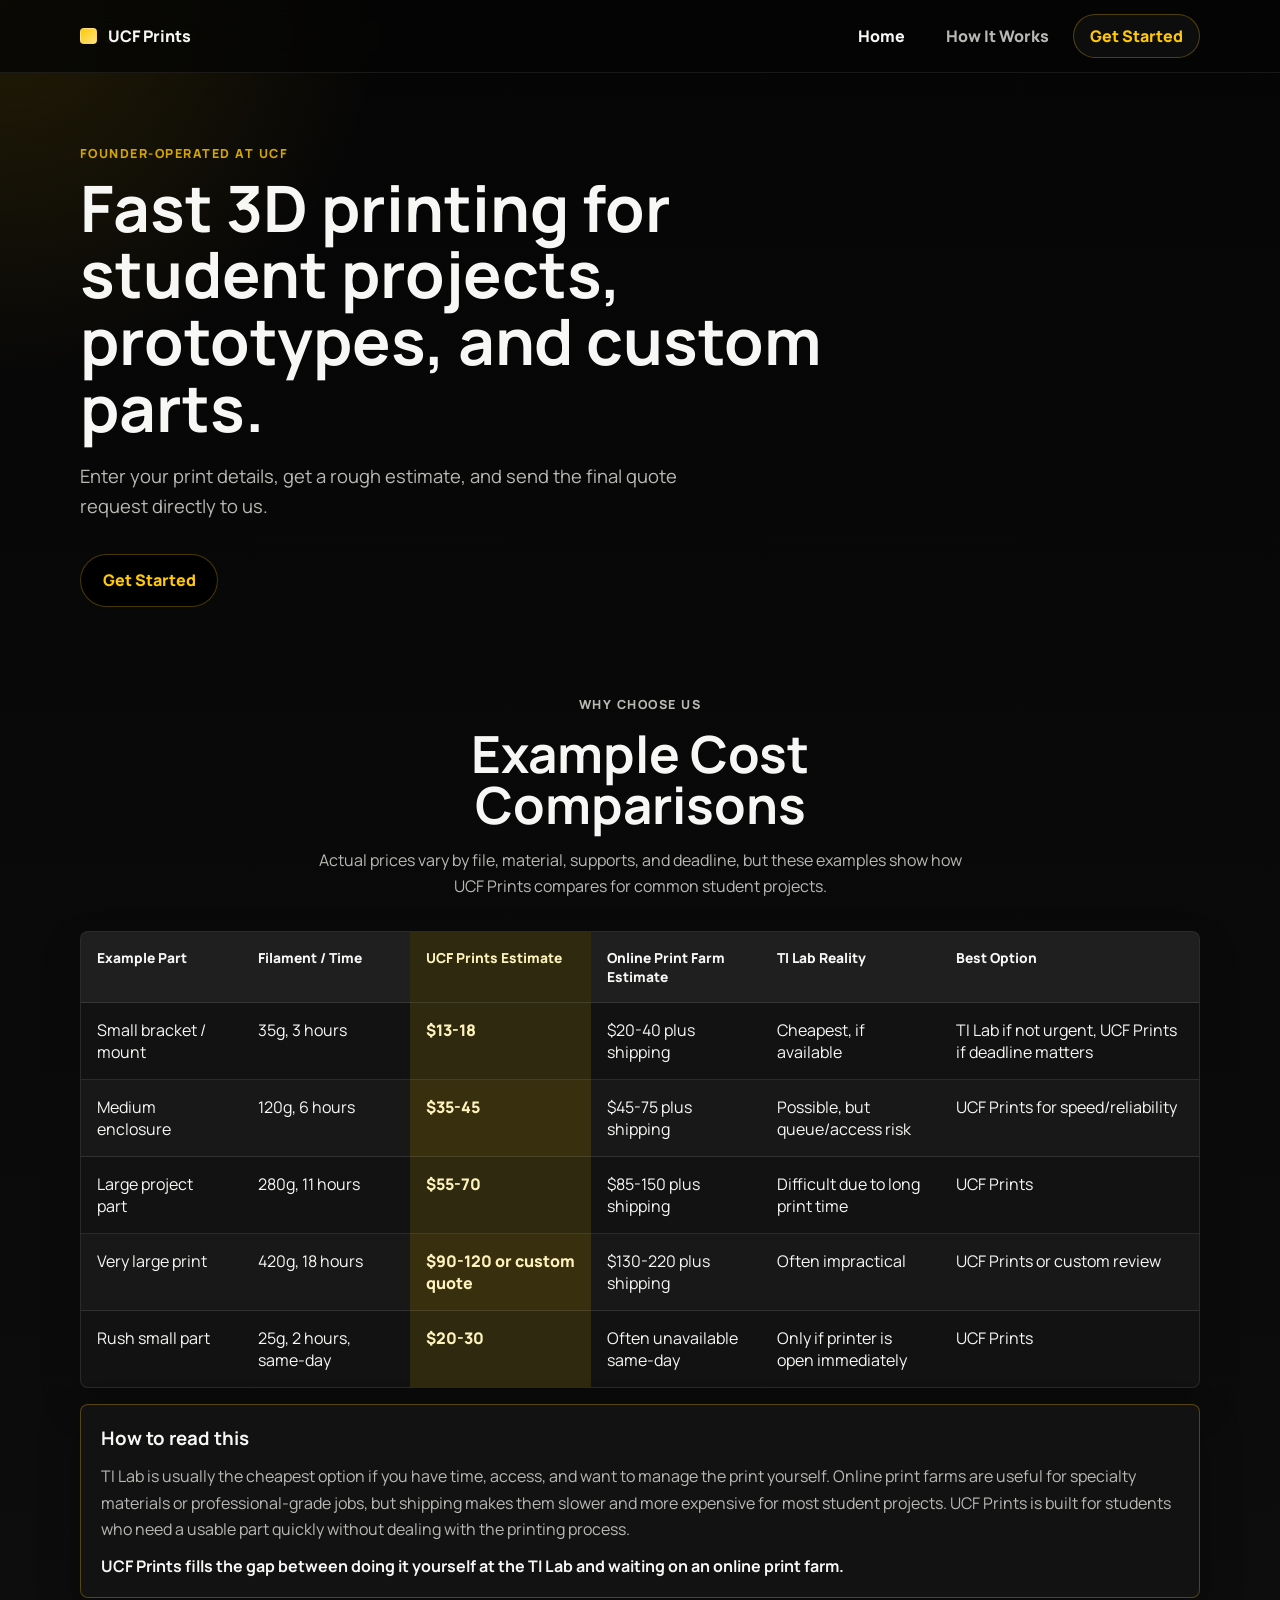
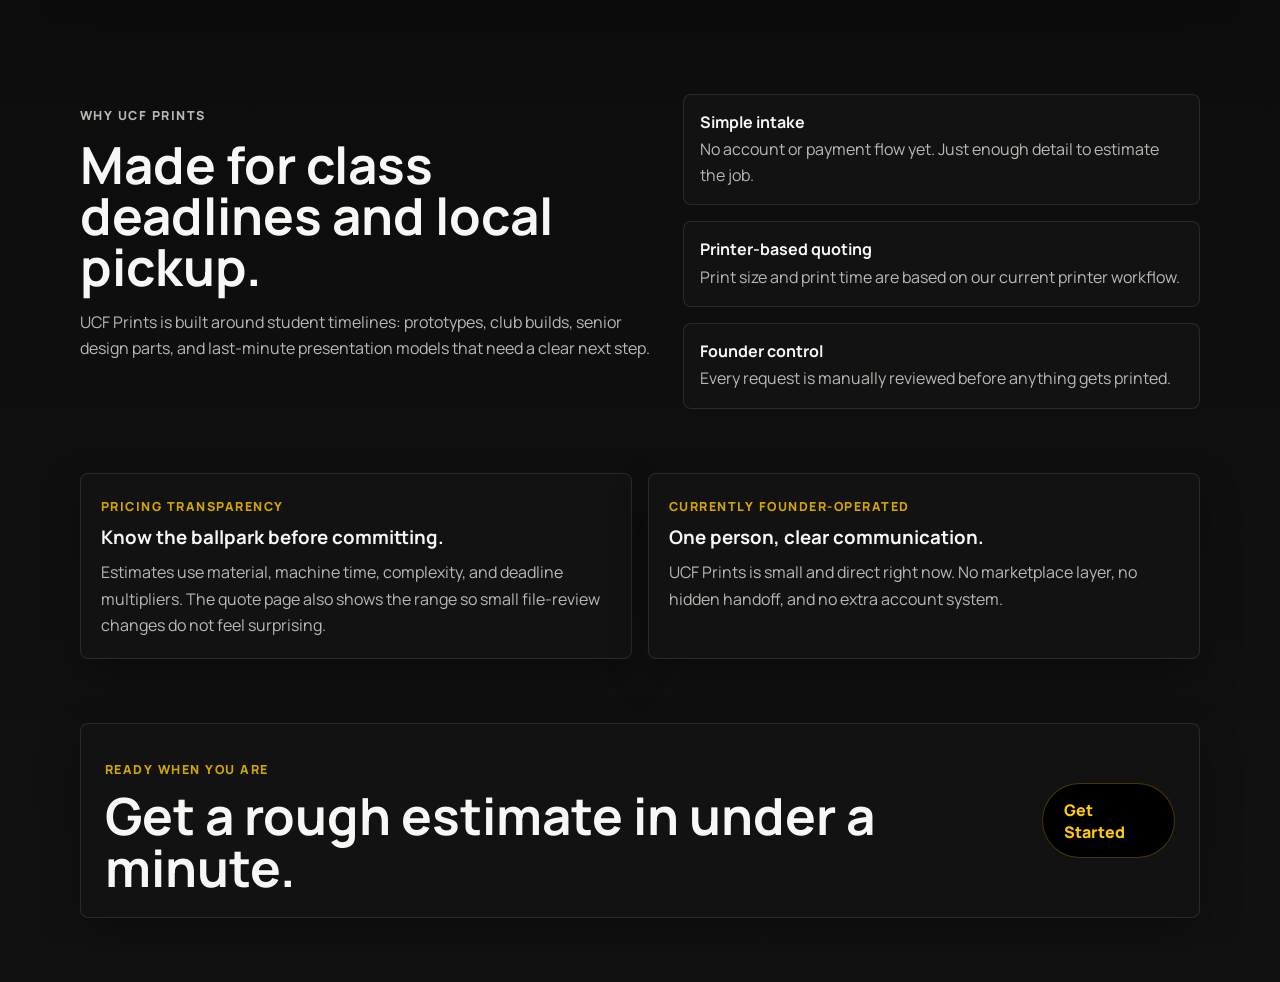
==== index.html @ a55ede95 "Update index.html" ====
<!DOCTYPE html>
<html lang="en">
<head>
  <meta charset="UTF-8">
  <meta name="viewport" content="width=device-width, initial-scale=1.0">
  <title>UCF Prints | Student 3D Printing</title>
  <meta
    name="description"
    content="Fast 3D printing for student projects, prototypes, and custom parts near UCF."
  >
  <link rel="preconnect" href="https://fonts.googleapis.com">
  <link rel="preconnect" href="https://fonts.gstatic.com" crossorigin>
  <link href="https://fonts.googleapis.com/css2?family=Manrope:wght@400;500;600;700;800&display=swap" rel="stylesheet">
  <link rel="stylesheet" href="styles.css">
</head>
<body>
  <div class="site-shell">
    <header class="topbar">
      <div class="container nav-wrap">
        <a class="brand" href="index.html" aria-label="UCF Prints home">
          <span class="brand-mark"></span>
          <span>UCF Prints</span>
        </a>
        <nav class="nav" aria-label="Main navigation">
          <a class="nav-link active" href="index.html">Home</a>
          <a class="nav-link" href="how-it-works.html">How It Works</a>
          <a class="nav-link nav-link-highlight" href="quote.html">Get Started</a>
        </nav>
      </div>
    </header>

    <main>
      <section class="hero-section">
        <div class="container hero-layout hero-layout-single">
          <div class="hero-copy">
            <p class="eyebrow">Founder-operated at UCF</p>
            <h1>Fast 3D printing for student projects, prototypes, and custom parts.</h1>
            <p class="hero-description">
              Enter your print details, get a rough estimate, and send the final quote request directly to us.
            </p>
            <div class="hero-actions">
              <a class="button button-primary" href="quote.html">Get Started</a>
            </div>
          </div>
        </div>
      </section>

      <section class="section section-alt" id="cost-comparisons">
        <div class="container">
          <div class="section-heading">
            <p class="eyebrow">Why choose us</p>
            <h2>Example Cost Comparisons</h2>
            <p>
              Actual prices vary by file, material, supports, and deadline, but these examples show how UCF Prints compares for common student projects.
            </p>
          </div>

          <div class="card comparison-card">
            <div class="table-wrap comparison-table-wrap">
              <table class="comparison-table">
                <thead>
                  <tr>
                    <th>Example Part</th>
                    <th>Filament / Time</th>
                    <th>UCF Prints Estimate</th>
                    <th>Online Print Farm Estimate</th>
                    <th>TI Lab Reality</th>
                    <th>Best Option</th>
                  </tr>
                </thead>
                <tbody>
                  <tr>
                    <td>Small bracket / mount</td>
                    <td>35g, 3 hours</td>
                    <td>$13-18</td>
                    <td>$20-40 plus shipping</td>
                    <td>Cheapest, if available</td>
                    <td>TI Lab if not urgent, UCF Prints if deadline matters</td>
                  </tr>
                  <tr>
                    <td>Medium enclosure</td>
                    <td>120g, 6 hours</td>
                    <td>$35-45</td>
                    <td>$45-75 plus shipping</td>
                    <td>Possible, but queue/access risk</td>
                    <td>UCF Prints for speed/reliability</td>
                  </tr>
                  <tr>
                    <td>Large project part</td>
                    <td>280g, 11 hours</td>
                    <td>$55-70</td>
                    <td>$85-150 plus shipping</td>
                    <td>Difficult due to long print time</td>
                    <td>UCF Prints</td>
                  </tr>
                  <tr>
                    <td>Very large print</td>
                    <td>420g, 18 hours</td>
                    <td>$90-120 or custom quote</td>
                    <td>$130-220 plus shipping</td>
                    <td>Often impractical</td>
                    <td>UCF Prints or custom review</td>
                  </tr>
                  <tr>
                    <td>Rush small part</td>
                    <td>25g, 2 hours, same-day</td>
                    <td>$20-30</td>
                    <td>Often unavailable same-day</td>
                    <td>Only if printer is open immediately</td>
                    <td>UCF Prints</td>
                  </tr>
                </tbody>
              </table>
            </div>
          </div>

          <div class="comparison-note card">
            <h3>How to read this</h3>
            <p>
              TI Lab is usually the cheapest option if you have time, access, and want to manage the print yourself. Online print farms are useful for specialty materials or professional-grade jobs, but shipping makes them slower and more expensive for most student projects. UCF Prints is built for students who need a usable part quickly without dealing with the printing process.
            </p>
            <strong>UCF Prints fills the gap between doing it yourself at the TI Lab and waiting on an online print farm.</strong>
          </div>
        </div>
      </section>

      <section class="section section-alt">
        <div class="container split-layout">
          <div class="section-heading align-left">
            <p class="eyebrow">Why UCF Prints</p>
            <h2>Made for class deadlines and local pickup.</h2>
            <p>
              UCF Prints is built around student timelines: prototypes, club builds, senior design parts, and last-minute presentation models that need a clear next step.
            </p>
          </div>
          <div class="value-list">
            <div class="value-row">
              <strong>Simple intake</strong>
              <span>No account or payment flow yet. Just enough detail to estimate the job.</span>
            </div>
            <div class="value-row">
              <strong>Printer-based quoting</strong>
              <span>Print size and print time are based on our current printer workflow.</span>
            </div>
            <div class="value-row">
              <strong>Founder control</strong>
              <span>Every request is manually reviewed before anything gets printed.</span>
            </div>
          </div>
        </div>
      </section>

      <section class="section">
        <div class="container">
          <div class="card-grid two-up">
            <article class="card info-card">
              <span class="note-label">Pricing transparency</span>
              <h3>Know the ballpark before committing.</h3>
              <p>
                Estimates use material, machine time, complexity, and deadline multipliers. The quote page also shows the range so small file-review changes do not feel surprising.
              </p>
            </article>
            <article class="card info-card">
              <span class="note-label">Currently founder-operated</span>
              <h3>One person, clear communication.</h3>
              <p>
                UCF Prints is small and direct right now. No marketplace layer, no hidden handoff, and no extra account system.
              </p>
            </article>
          </div>
        </div>
      </section>

      <section class="section cta-section">
        <div class="container cta-band">
          <div>
            <p class="eyebrow">Ready when you are</p>
            <h2>Get a rough estimate in under a minute.</h2>
          </div>
          <a class="button button-primary" href="quote.html">Get Started</a>
        </div>
      </section>
    </main>
  </div>
</body>
</html>
---- styles.css ----
:root {
  --bg: #080808;
  --ink: #f7f7f5;
  --muted: #b9b9b4;
  --panel: #121212;
  --panel-soft: #191919;
  --line: rgba(255, 255, 255, 0.1);
  --gold: #ffc904;
  --gold-deep: #d3a500;
  --green: #1f8a5b;
  --red: #bc4b3f;
  --blue: #7aa7ff;
  --shadow: 0 18px 42px rgba(0, 0, 0, 0.28);
  --radius: 8px;
  --container: min(1120px, calc(100% - 2rem));
}

*,
*::before,
*::after {
  box-sizing: border-box;
}

html {
  scroll-behavior: smooth;
}

body {
  margin: 0;
  font-family: "Manrope", "Segoe UI", sans-serif;
  color: var(--ink);
  background:
    radial-gradient(circle at top left, rgba(255, 201, 4, 0.12), transparent 24rem),
    linear-gradient(180deg, #050505 0%, #0b0b0b 48%, #111111 100%),
    var(--bg);
}

a {
  color: inherit;
  text-decoration: none;
}

button,
input,
select {
  font: inherit;
}

.site-shell {
  min-height: 100vh;
}

.container {
  width: var(--container);
  margin: 0 auto;
}

.topbar {
  position: sticky;
  top: 0;
  z-index: 10;
  border-bottom: 1px solid rgba(255, 255, 255, 0.08);
  background: rgba(6, 6, 6, 0.82);
  backdrop-filter: blur(16px);
}

.nav-wrap {
  display: flex;
  align-items: center;
  justify-content: space-between;
  gap: 1rem;
  min-height: 4.5rem;
}

.brand {
  display: inline-flex;
  align-items: center;
  gap: 0.7rem;
  font-weight: 800;
}

.brand-mark {
  width: 1.05rem;
  height: 1.05rem;
  border-radius: 4px;
  background: linear-gradient(135deg, var(--gold), #ffe383);
  border: 1px solid rgba(255, 255, 255, 0.14);
}

.nav {
  display: flex;
  align-items: center;
  gap: 0.45rem;
}

.nav-link,
.dashboard-pill {
  display: inline-flex;
  align-items: center;
  justify-content: center;
  min-height: 2.55rem;
  padding: 0.65rem 1rem;
  border: 1px solid transparent;
  border-radius: 999px;
  color: var(--muted);
  font-weight: 800;
}

.nav-link.active {
  color: var(--ink);
}

.nav-link-highlight,
.dashboard-pill {
  color: var(--gold);
  border-color: rgba(255, 201, 4, 0.28);
  background: rgba(255, 255, 255, 0.04);
}

.button {
  display: inline-flex;
  align-items: center;
  justify-content: center;
  min-height: 3.2rem;
  padding: 0.9rem 1.35rem;
  border-radius: 999px;
  border: 1px solid rgba(255, 255, 255, 0.14);
  font-weight: 800;
  transition: transform 160ms ease, box-shadow 160ms ease;
}

.button:hover {
  transform: translateY(-2px);
  box-shadow: var(--shadow);
}

.button-primary {
  background: #000000;
  color: var(--gold);
  border-color: rgba(255, 201, 4, 0.28);
}

.button-secondary {
  background: rgba(255, 255, 255, 0.04);
  color: var(--ink);
  border-color: rgba(255, 255, 255, 0.16);
}

.hero-section,
.page-intro {
  padding: 3.75rem 0 2.75rem;
}

.hero-layout,
.quote-intro,
.split-layout,
.quote-layout {
  display: grid;
  grid-template-columns: minmax(0, 1.05fr) minmax(320px, 0.95fr);
  gap: 2rem;
  align-items: start;
}

.hero-copy h1,
.page-intro h1,
.section-heading h2,
.cta-band h2 {
  margin: 0;
  line-height: 1;
  letter-spacing: 0;
}

.hero-copy h1 {
  max-width: 18ch;
  font-size: clamp(2.35rem, 5vw, 4.15rem);
  line-height: 1.04;
}

.hero-layout-single {
  grid-template-columns: minmax(0, 48rem);
}

.page-intro h1 {
  font-size: clamp(2.6rem, 6vw, 4.8rem);
}

.hero-description,
.page-intro p,
.section-heading p,
.card p,
.quiet-note,
.value-row span,
.job-list span,
.turnaround,
.disclaimer,
.copy-message,
.backup-reason {
  color: var(--muted);
  line-height: 1.65;
}

.hero-description {
  max-width: 38rem;
  margin: 1.25rem 0 0;
  font-size: 1.15rem;
}

.hero-actions {
  margin-top: 2rem;
}

.quiet-note,
.card,
.developer-panel {
  border: 1px solid var(--line);
  border-radius: var(--radius);
  background: var(--panel);
  box-shadow: var(--shadow);
}

.eyebrow,
.note-label {
  color: var(--gold-deep);
  font-size: 0.78rem;
  font-weight: 800;
  letter-spacing: 0.12em;
  text-transform: uppercase;
}

.info-card p {
  margin: 0;
}

.section {
  padding: 0 0 4rem;
}

.section-alt {
  padding-top: 2rem;
}

.section-heading {
  max-width: 42rem;
  margin: 0 auto 2rem;
  text-align: center;
}

.section-heading.align-left {
  margin: 0;
  text-align: left;
}

.section-heading h2,
.cta-band h2 {
  font-size: clamp(2rem, 4vw, 3.2rem);
}

.card-grid,
.dashboard-grid,
.form-grid,
.dimension-grid,
.slicer-estimate-card,
.results-stack,
.job-list,
.value-list {
  display: grid;
  gap: 1rem;
}

.three-up {
  grid-template-columns: repeat(3, minmax(0, 1fr));
}

.two-up {
  grid-template-columns: repeat(2, minmax(0, 1fr));
}

.card {
  padding: 1.25rem;
}

.info-card {
  min-height: 100%;
}

.info-card h3,
.dashboard-card h2,
.form-head h2 {
  margin: 0.5rem 0 0.6rem;
}

.value-row {
  display: grid;
  gap: 0.2rem;
  padding: 1rem;
  border: 1px solid var(--line);
  border-radius: var(--radius);
  background: var(--panel);
}

.cta-band {
  display: flex;
  align-items: center;
  justify-content: space-between;
  gap: 1rem;
  padding: 1.5rem;
  border: 1px solid var(--line);
  border-radius: var(--radius);
  background: var(--panel);
  box-shadow: var(--shadow);
}

.quote-layout {
  grid-template-columns: minmax(0, 1.15fr) minmax(320px, 0.85fr);
}

.quote-form,
.estimate-card,
.request-card,
.final-quote-card {
  padding: 1.5rem;
}

.form-head {
  margin-bottom: 1.25rem;
}

.form-grid {
  grid-template-columns: repeat(2, minmax(0, 1fr));
}

.dimension-grid {
  grid-template-columns: repeat(3, minmax(0, 1fr));
  margin: 1rem 0;
}

.slicer-estimate-card {
  grid-template-columns: repeat(2, minmax(0, 1fr));
  margin: 1rem 0;
  padding: 1rem;
  border: 1px solid var(--line);
  border-radius: var(--radius);
  background: var(--panel-soft);
}

.slicer-estimate-card > div:first-child,
.machine-spec {
  grid-column: 1 / -1;
}

.slicer-estimate-card h3 {
  margin: 0.45rem 0 0.45rem;
}

.machine-spec {
  display: grid;
  gap: 0.25rem;
  padding: 0.9rem;
  border: 1px solid rgba(255, 255, 255, 0.08);
  border-radius: var(--radius);
  background: var(--panel);
}

.machine-spec span {
  color: var(--muted);
  line-height: 1.55;
}

.field {
  display: grid;
  gap: 0.5rem;
  font-weight: 800;
}

.field small {
  color: var(--muted);
  font-weight: 600;
  line-height: 1.45;
}

.field select,
.field input {
  width: 100%;
  min-height: 3rem;
  border: 1px solid var(--line);
  border-radius: var(--radius);
  background: var(--panel-soft);
  color: var(--ink);
  padding: 0.75rem 0.85rem;
}

.field select:focus,
.field input:focus {
  outline: 2px solid rgba(255, 201, 4, 0.4);
  border-color: var(--gold-deep);
}

.input-with-unit {
  display: grid;
  grid-template-columns: minmax(0, 1fr) auto;
  align-items: center;
  border: 1px solid var(--line);
  border-radius: var(--radius);
  background: var(--panel-soft);
}

.input-with-unit input {
  border: 0;
  background: transparent;
  color: var(--ink);
}

.input-with-unit span {
  padding: 0 0.85rem;
  color: var(--muted);
  font-weight: 800;
}

.estimate-main {
  margin: 0.45rem 0;
  font-size: clamp(2.8rem, 6vw, 4.5rem);
  line-height: 0.95;
  font-weight: 800;
}

.estimate-note {
  font-weight: 800;
  color: var(--muted);
  line-height: 1.5;
}

.estimate-breakdown {
  display: grid;
  gap: 0.65rem;
  margin-top: 1rem;
}

.estimate-breakdown div {
  display: flex;
  justify-content: space-between;
  gap: 1rem;
  padding: 0.8rem 0.9rem;
  border: 1px solid var(--line);
  border-radius: var(--radius);
  background: var(--panel-soft);
}

.estimate-breakdown span {
  color: var(--muted);
}

.estimate-breakdown strong {
  color: var(--ink);
  text-align: right;
}

.turnaround,
.disclaimer {
  margin-top: 1rem;
}

.final-quote-card h2 {
  margin: 0;
}

.contact-link {
  color: var(--blue);
  font-weight: 800;
  text-decoration: underline;
  text-underline-offset: 0.18em;
}

.comparison-card {
  padding: 0;
  overflow: hidden;
  border-color: rgba(255, 255, 255, 0.1);
  background: var(--panel);
  box-shadow: 0 18px 42px rgba(0, 0, 0, 0.18);
}

.comparison-table-wrap {
  width: 100%;
  overflow-x: auto;
}

.comparison-table {
  min-width: 980px;
  color: #f7f7f5;
}

.comparison-table th,
.comparison-table td {
  min-width: 9.5rem;
  padding: 1rem;
  border-bottom: 1px solid rgba(255, 255, 255, 0.1);
  text-align: left;
  vertical-align: top;
}

.comparison-table th {
  color: #f7f7f5;
  background: rgba(255, 255, 255, 0.055);
  font-size: 0.86rem;
  font-weight: 800;
}

.comparison-table th:nth-child(2),
.comparison-table td:nth-child(2) {
  min-width: 10rem;
}

.comparison-table th:nth-child(3),
.comparison-table td:nth-child(3) {
  min-width: 10.5rem;
  background: rgba(255, 201, 4, 0.12);
  color: #fff3bd;
  font-weight: 800;
}

.comparison-table td:nth-child(6) {
  min-width: 14rem;
}

.comparison-table tbody tr:last-child td {
  border-bottom: 0;
}

.comparison-table tbody tr:nth-child(even) td {
  background-color: rgba(255, 255, 255, 0.025);
}

.comparison-table tbody tr:nth-child(even) td:nth-child(3) {
  background-color: rgba(255, 201, 4, 0.16);
}

.comparison-note {
  display: grid;
  gap: 0.75rem;
  margin-top: 1rem;
  border-color: rgba(255, 201, 4, 0.28);
  background: var(--panel);
  color: var(--ink);
}

.comparison-note h3,
.comparison-note p {
  margin: 0;
}

.comparison-note p {
  color: var(--muted);
}

.process-timeline,
.interactive-process {
  display: grid;
  gap: 1rem;
  max-width: 54rem;
  margin: 0 auto;
}

.interactive-process {
  max-width: 100%;
  gap: 1.25rem;
}

.timeline-steps {
  display: grid;
  grid-template-columns: repeat(5, minmax(0, 1fr));
  gap: 0.75rem;
}

.timeline-step {
  display: grid;
  gap: 0.35rem;
  min-height: 8.25rem;
  padding: 1rem;
  border: 1px solid var(--line);
  border-radius: var(--radius);
  background: var(--panel);
  color: var(--ink);
  text-align: left;
  cursor: pointer;
  box-shadow: var(--shadow);
  transition: border-color 160ms ease, background 160ms ease, transform 160ms ease;
}

.timeline-step:hover,
.timeline-step:focus {
  border-color: rgba(255, 201, 4, 0.44);
  outline: none;
  transform: translateY(-2px);
}

.timeline-step.is-active {
  border-color: rgba(255, 201, 4, 0.72);
  background: linear-gradient(180deg, rgba(255, 201, 4, 0.14), var(--panel));
}

.timeline-step span,
.timeline-step small {
  color: var(--gold-deep);
  font-weight: 800;
  letter-spacing: 0.08em;
  text-transform: uppercase;
}

.timeline-step strong {
  line-height: 1.25;
}

.timeline-step small {
  color: var(--muted);
  font-size: 0.78rem;
  letter-spacing: 0;
  text-transform: none;
}

.timeline-detail {
  display: grid;
  gap: 1rem;
  max-width: 52rem;
  margin: 0 auto;
  border-color: rgba(255, 201, 4, 0.28);
}

.timeline-detail h3 {
  margin: 0;
  font-size: clamp(1.5rem, 3vw, 2.1rem);
}

.timeline-detail p {
  margin: 0;
}

.timeline-note[hidden] {
  display: none;
}

.timeline-controls {
  display: flex;
  justify-content: space-between;
  gap: 1rem;
  flex-wrap: wrap;
}

.timeline-controls .button {
  min-width: 9rem;
}

.timeline-controls .button:disabled {
  opacity: 0.45;
  cursor: not-allowed;
  transform: none;
  box-shadow: none;
}

.process-step {
  display: grid;
  gap: 0.5rem;
  border-color: rgba(255, 201, 4, 0.18);
}

.process-step h3,
.policy-card h2,
.trust-card h2 {
  margin: 0.35rem 0 0.35rem;
}

.process-step p,
.policy-card p,
.trust-card p {
  margin: 0;
}

.process-number {
  color: var(--gold-deep);
  font-size: 0.78rem;
  font-weight: 800;
  letter-spacing: 0.12em;
  text-transform: uppercase;
}

.policy-card,
.trust-card {
  display: grid;
  gap: 1rem;
}

.check-list {
  display: grid;
  gap: 0.75rem;
  margin: 0;
  padding-left: 1.15rem;
  color: var(--muted);
  line-height: 1.6;
}

.check-list li::marker {
  color: var(--gold);
}

.policy-callout {
  padding: 1rem;
  border: 1px solid rgba(255, 201, 4, 0.24);
  border-radius: var(--radius);
  background: rgba(255, 201, 4, 0.08);
  color: var(--ink);
}

.trust-card {
  max-width: 50rem;
  margin: 0 auto;
  border-color: rgba(255, 201, 4, 0.28);
}

.trust-card strong {
  color: var(--ink);
}

.manual-review {
  display: grid;
  gap: 1rem;
  padding: 1rem;
  border-radius: var(--radius);
  border: 1px solid rgba(188, 75, 63, 0.35);
  background: rgba(188, 75, 63, 0.14);
  color: #ffd2cb;
  line-height: 1.6;
}

.final-quote-card {
  display: grid;
  gap: 0.85rem;
}

.final-quote-card .button {
  width: 100%;
}

.copy-message {
  min-height: 1.6rem;
  margin: 0;
  white-space: pre-wrap;
}

.request-summary {
  display: grid;
  grid-template-columns: auto minmax(0, 1fr);
  gap: 0.65rem 1rem;
  margin: 0.75rem 0 0;
}

.request-summary dt {
  color: var(--muted);
  font-weight: 800;
}

.request-summary dd {
  margin: 0;
  font-weight: 800;
  overflow-wrap: anywhere;
}

.developer-panel {
  padding: 1rem;
}

.developer-panel summary {
  cursor: pointer;
  font-weight: 800;
}

.developer-panel pre {
  white-space: pre-wrap;
  overflow: auto;
  max-height: 20rem;
  color: var(--muted);
}

.dashboard-grid {
  grid-template-columns: repeat(2, minmax(0, 1fr));
}

.table-wrap {
  overflow-x: auto;
}

table {
  width: 100%;
  border-collapse: collapse;
}

th,
td {
  padding: 0.8rem;
  text-align: left;
  border-bottom: 1px solid var(--line);
  vertical-align: top;
}

th {
  color: var(--muted);
  font-size: 0.85rem;
}

.job-list article {
  display: grid;
  gap: 0.25rem;
  padding: 0.85rem;
  border-radius: var(--radius);
  border: 1px solid var(--line);
  background: var(--panel-soft);
}

.stats-grid {
  display: grid;
  grid-template-columns: repeat(2, minmax(0, 1fr));
  gap: 0.75rem;
}

.stats-grid div {
  display: grid;
  gap: 0.25rem;
  padding: 0.9rem;
  border-radius: var(--radius);
  border: 1px solid var(--line);
  background: var(--panel-soft);
}

.stats-grid span {
  color: var(--muted);
  font-size: 0.9rem;
}

@media (max-width: 900px) {
  .hero-layout,
  .quote-intro,
  .split-layout,
  .quote-layout,
  .three-up,
  .two-up,
  .dashboard-grid {
    grid-template-columns: 1fr;
  }

  .nav-wrap,
  .cta-band {
    align-items: stretch;
    flex-direction: column;
  }

  .nav {
    width: 100%;
  }

  .nav-link {
    flex: 1;
  }

  .timeline-steps {
    display: flex;
    overflow-x: auto;
    padding: 0.1rem 0.1rem 0.6rem;
    scroll-snap-type: x proximity;
  }

  .timeline-step {
    flex: 0 0 min(16rem, 82vw);
    scroll-snap-align: start;
  }

}

@media (max-width: 640px) {
  .hero-section,
  .page-intro {
    padding: 3rem 0;
  }

  .form-grid,
  .dimension-grid,
  .slicer-estimate-card,
  .stats-grid {
    grid-template-columns: 1fr;
  }

  .hero-copy h1,
  .page-intro h1 {
    max-width: none;
  }
}
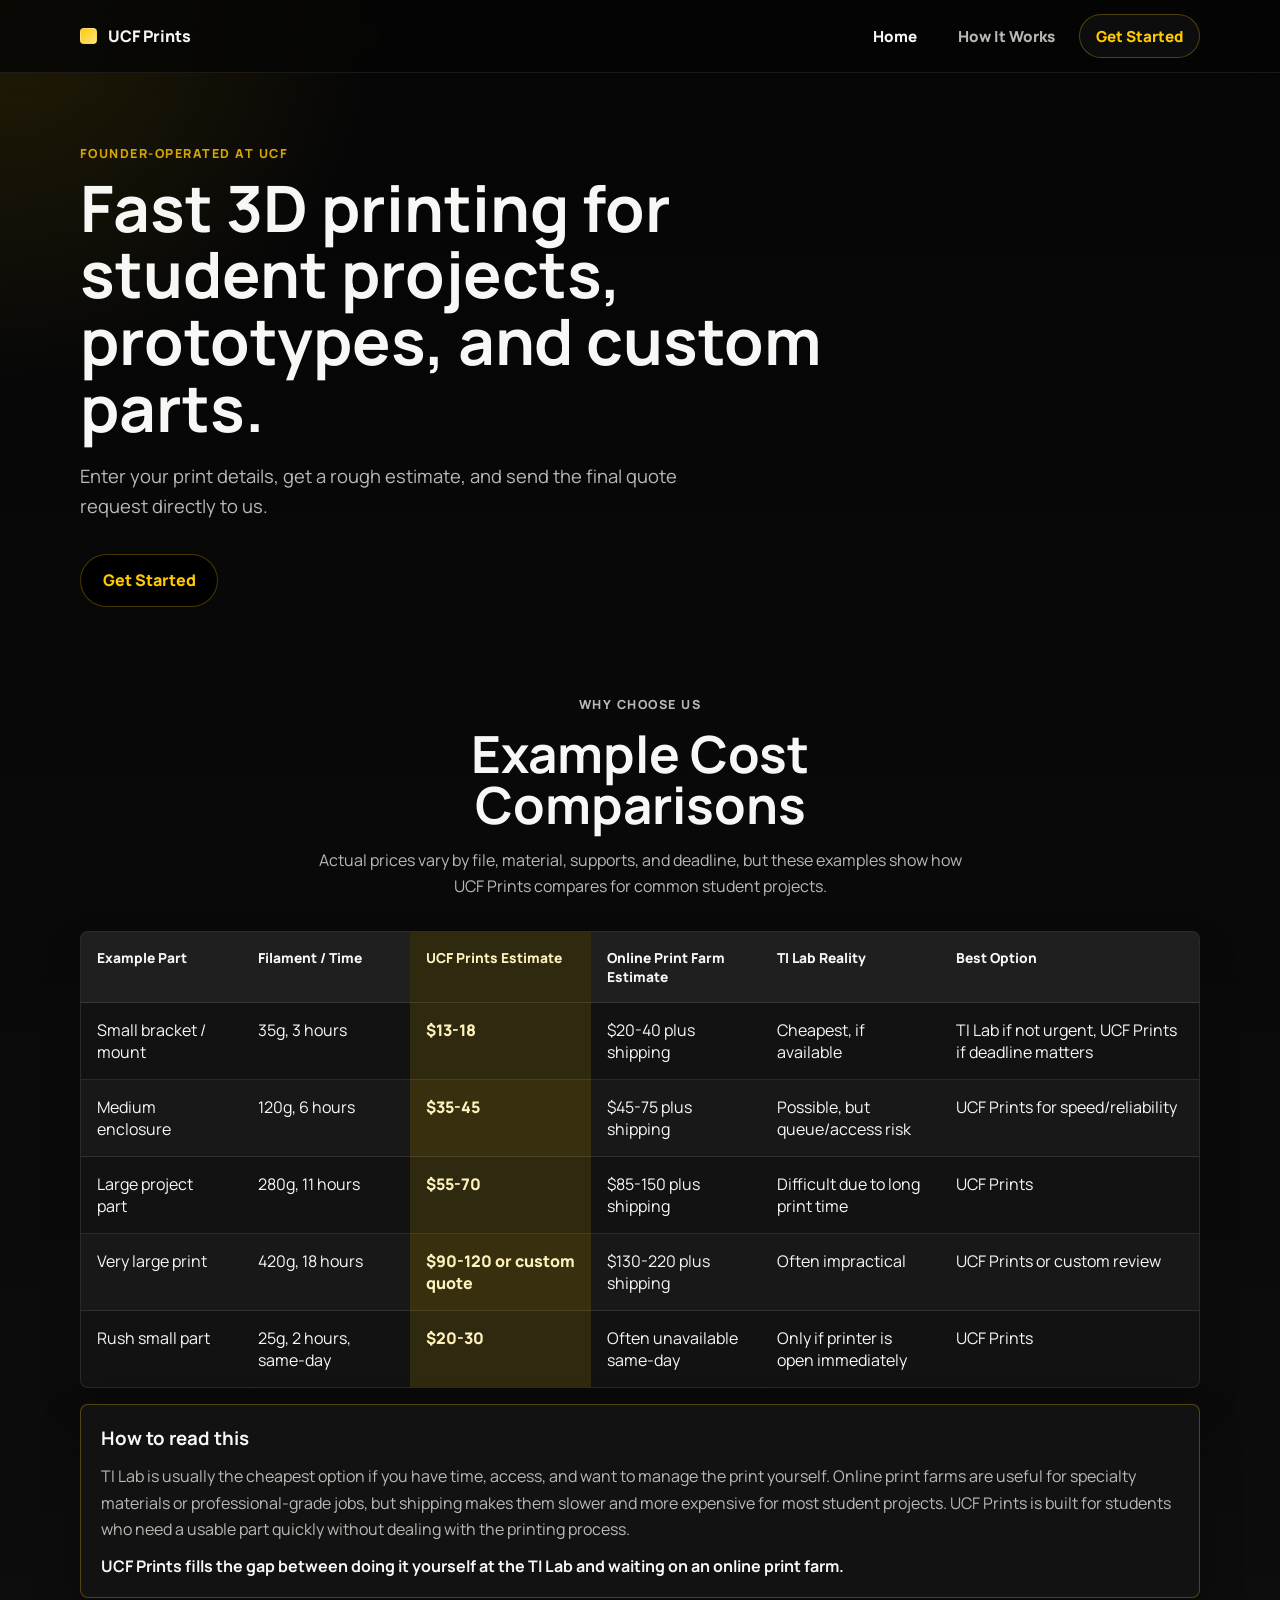
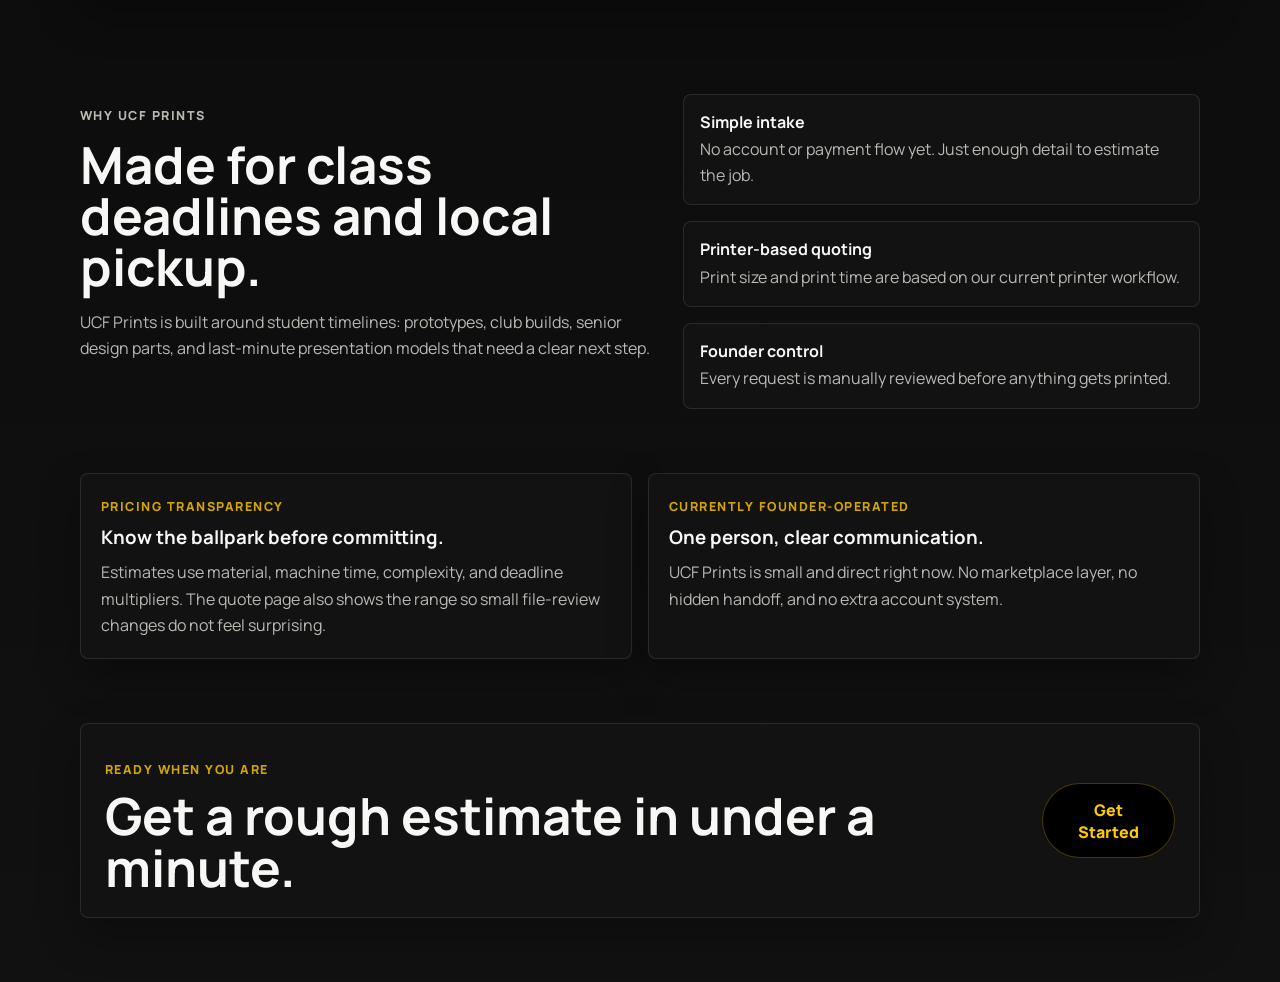
==== commit 3547a391: "Update index for mobile" ====
--- a/index.html
+++ b/index.html
@@ -21,7 +21,8 @@
           <span class="brand-mark"></span>
           <span>UCF Prints</span>
         </a>
-        <nav class="nav" aria-label="Main navigation">
+        <button class="menu-toggle" type="button" aria-expanded="false" aria-controls="siteNav">Menu</button>
+        <nav class="nav" id="siteNav" aria-label="Main navigation">
           <a class="nav-link active" href="index.html">Home</a>
           <a class="nav-link" href="how-it-works.html">How It Works</a>
           <a class="nav-link nav-link-highlight" href="quote.html">Get Started</a>
@@ -56,7 +57,8 @@
           </div>
 
           <div class="card comparison-card">
-            <div class="table-wrap comparison-table-wrap">
+            <p class="comparison-scroll-note">Scroll sideways to compare options -></p>
+            <div class="table-wrap comparison-table-wrap comparison-table-scroll">
               <table class="comparison-table">
                 <thead>
                   <tr>
@@ -182,6 +184,7 @@
       </section>
     </main>
   </div>
+  <script src="js/site.js"></script>
 </body>
 </html>
 
--- a/styles.css
+++ b/styles.css
@@ -23,10 +23,14 @@
 
 html {
   scroll-behavior: smooth;
+  max-width: 100%;
+  overflow-x: hidden;
 }
 
 body {
   margin: 0;
+  max-width: 100%;
+  overflow-x: hidden;
   font-family: "Manrope", "Segoe UI", sans-serif;
   color: var(--ink);
   background:
@@ -46,13 +50,22 @@
   font: inherit;
 }
 
+img,
+video,
+canvas,
+svg {
+  max-width: 100%;
+  height: auto;
+}
+
 .site-shell {
   min-height: 100vh;
 }
 
 .container {
-  width: var(--container);
+  width: min(1120px, calc(100% - 2rem));
   margin: 0 auto;
+  max-width: 100%;
 }
 
 .topbar {
@@ -88,9 +101,36 @@
 }
 
 .nav {
-  display: flex;
+  display: none;
+  flex-basis: 100%;
+  order: 3;
+  width: 100%;
+  padding: 0 0 0.75rem;
+}
+
+.nav.is-open {
+  display: grid;
+  gap: 0.45rem;
+}
+
+.menu-toggle {
+  display: inline-flex;
   align-items: center;
-  gap: 0.45rem;
+  justify-content: center;
+  margin-left: auto;
+  min-height: 2.45rem;
+  padding: 0.6rem 0.9rem;
+  border: 1px solid rgba(255, 201, 4, 0.28);
+  border-radius: 999px;
+  background: rgba(255, 255, 255, 0.04);
+  color: var(--gold);
+  font-weight: 800;
+  cursor: pointer;
+}
+
+.menu-toggle:focus {
+  outline: 2px solid rgba(255, 201, 4, 0.4);
+  outline-offset: 2px;
 }
 
 .nav-link,
@@ -103,7 +143,9 @@
   border: 1px solid transparent;
   border-radius: 999px;
   color: var(--muted);
-  font-weight: 800;
+  font-size: 0.95rem;
+  font-weight: 800;
+  white-space: nowrap;
 }
 
 .nav-link.active {
@@ -126,6 +168,7 @@
   border-radius: 999px;
   border: 1px solid rgba(255, 255, 255, 0.14);
   font-weight: 800;
+  text-align: center;
   transition: transform 160ms ease, box-shadow 160ms ease;
 }
 
@@ -154,7 +197,8 @@
 .hero-layout,
 .quote-intro,
 .split-layout,
-.quote-layout {
+.quote-layout,
+.hero-grid {
   display: grid;
   grid-template-columns: minmax(0, 1.05fr) minmax(320px, 0.95fr);
   gap: 2rem;
@@ -275,6 +319,16 @@
   grid-template-columns: repeat(2, minmax(0, 1fr));
 }
 
+.four-up {
+  grid-template-columns: repeat(4, minmax(0, 1fr));
+}
+
+.faq-grid {
+  display: grid;
+  grid-template-columns: repeat(2, minmax(0, 1fr));
+  gap: 1rem;
+}
+
 .card {
   padding: 1.25rem;
 }
@@ -480,10 +534,23 @@
 
 .comparison-table-wrap {
   width: 100%;
+  max-width: 100%;
   overflow-x: auto;
+  overflow-y: hidden;
+  -webkit-overflow-scrolling: touch;
+}
+
+.comparison-scroll-note {
+  display: none;
+  margin: 0;
+  padding: 0.9rem 1rem 0;
+  color: var(--muted);
+  font-size: 0.9rem;
+  line-height: 1.45;
 }
 
 .comparison-table {
+  width: 100%;
   min-width: 980px;
   color: #f7f7f5;
 }
@@ -568,6 +635,7 @@
   display: grid;
   grid-template-columns: repeat(5, minmax(0, 1fr));
   gap: 0.75rem;
+  max-width: 100%;
 }
 
 .timeline-step {
@@ -622,6 +690,7 @@
   max-width: 52rem;
   margin: 0 auto;
   border-color: rgba(255, 201, 4, 0.28);
+  max-width: min(52rem, 100%);
 }
 
 .timeline-detail h3 {
@@ -783,7 +852,10 @@
 }
 
 .table-wrap {
+  width: 100%;
+  max-width: 100%;
   overflow-x: auto;
+  -webkit-overflow-scrolling: touch;
 }
 
 table {
@@ -835,27 +907,35 @@
 
 @media (max-width: 900px) {
   .hero-layout,
+  .hero-grid,
   .quote-intro,
   .split-layout,
   .quote-layout,
   .three-up,
   .two-up,
+  .four-up,
+  .faq-grid,
   .dashboard-grid {
     grid-template-columns: 1fr;
   }
 
-  .nav-wrap,
   .cta-band {
     align-items: stretch;
     flex-direction: column;
   }
 
-  .nav {
+  .nav-wrap {
+    gap: 0.6rem;
+    min-height: 3.85rem;
+  }
+
+  .brand {
+    flex: 0 0 auto;
+  }
+
+  .nav-link,
+  .dashboard-pill {
     width: 100%;
-  }
-
-  .nav-link {
-    flex: 1;
   }
 
   .timeline-steps {
@@ -872,10 +952,176 @@
 
 }
 
+@media (min-width: 901px) {
+  .menu-toggle {
+    display: none;
+  }
+
+  .nav {
+    display: flex;
+    align-items: center;
+    flex-basis: auto;
+    order: initial;
+    width: auto;
+    padding: 0;
+    gap: 0.45rem;
+  }
+
+  .nav-link,
+  .dashboard-pill {
+    width: auto;
+  }
+}
+
+@media (max-width: 768px) {
+  :root {
+    --container: min(1120px, calc(100% - 1.5rem));
+  }
+
+  .container {
+    width: min(1120px, calc(100% - 1.5rem));
+  }
+
+  .topbar {
+    position: sticky;
+  }
+
+  .brand {
+    gap: 0.5rem;
+    font-size: 0.98rem;
+    flex: 0 0 auto;
+  }
+
+  .brand-mark {
+    width: 0.9rem;
+    height: 0.9rem;
+    border-radius: 3px;
+  }
+
+  .nav-link,
+  .dashboard-pill {
+    min-height: 2.15rem;
+    padding: 0.48rem 0.58rem;
+    font-size: 0.9rem;
+  }
+
+  .hero-section,
+  .page-intro {
+    padding: 2.65rem 0 2.15rem;
+  }
+
+  .section {
+    padding-bottom: 3rem;
+  }
+
+  .section-alt {
+    padding-top: 1.25rem;
+  }
+
+  .hero-copy h1 {
+    font-size: clamp(2.05rem, 9vw, 3rem);
+    line-height: 1.07;
+  }
+
+  .page-intro h1 {
+    font-size: clamp(2.05rem, 9vw, 3.2rem);
+    line-height: 1.07;
+  }
+
+  .section-heading {
+    margin-bottom: 1.35rem;
+  }
+
+  .section-heading h2,
+  .cta-band h2 {
+    font-size: clamp(1.75rem, 7.5vw, 2.55rem);
+    line-height: 1.08;
+  }
+
+  .hero-description,
+  .page-intro p,
+  .section-heading p,
+  .card p,
+  .quiet-note {
+    font-size: 1rem;
+  }
+
+  .hero-actions {
+    display: flex;
+    flex-wrap: wrap;
+    gap: 0.75rem;
+    margin-top: 1.5rem;
+  }
+
+  .button {
+    min-height: 2.85rem;
+    padding: 0.78rem 1rem;
+  }
+
+  .card,
+  .quote-form,
+  .estimate-card,
+  .request-card,
+  .final-quote-card {
+    padding: 1.1rem;
+  }
+
+  .comparison-scroll-note {
+    display: block;
+  }
+
+  .comparison-table {
+    min-width: 900px;
+  }
+
+  .comparison-table th,
+  .comparison-table td {
+    padding: 0.9rem;
+    font-size: 0.92rem;
+  }
+
+  .quote-layout,
+  .results-stack {
+    gap: 1rem;
+  }
+
+  .field select,
+  .field input {
+    min-height: 3.05rem;
+  }
+
+  .estimate-main {
+    font-size: clamp(2.35rem, 14vw, 3.6rem);
+  }
+
+  .estimate-breakdown div {
+    align-items: flex-start;
+    gap: 0.65rem;
+  }
+
+  .timeline-detail {
+    margin: 0;
+  }
+
+  .timeline-controls {
+    display: grid;
+    grid-template-columns: repeat(2, minmax(0, 1fr));
+  }
+
+  .timeline-controls .button {
+    min-width: 0;
+    width: 100%;
+  }
+
+  .request-summary {
+    grid-template-columns: 1fr;
+  }
+}
+
 @media (max-width: 640px) {
   .hero-section,
   .page-intro {
-    padding: 3rem 0;
+    padding: 2.25rem 0 1.85rem;
   }
 
   .form-grid,
@@ -889,4 +1135,91 @@
   .page-intro h1 {
     max-width: none;
   }
-}
+
+  .hero-actions,
+  .cta-band {
+    align-items: stretch;
+  }
+
+  .hero-actions .button,
+  .cta-band .button {
+    width: 100%;
+  }
+}
+
+@media (max-width: 430px) {
+  :root {
+    --container: min(1120px, calc(100% - 1rem));
+  }
+
+  .container {
+    width: min(1120px, calc(100% - 1rem));
+  }
+
+  .nav-wrap {
+    gap: 0.45rem;
+    min-height: 3.45rem;
+  }
+
+  .brand {
+    gap: 0.38rem;
+    font-size: 0.88rem;
+  }
+
+  .brand-mark {
+    width: 0.78rem;
+    height: 0.78rem;
+  }
+
+  .nav-link,
+  .dashboard-pill {
+    min-height: 2.35rem;
+    padding: 0.45rem 0.6rem;
+    font-size: 0.86rem;
+  }
+
+  .menu-toggle {
+    min-height: 2.25rem;
+    padding: 0.5rem 0.72rem;
+    font-size: 0.86rem;
+  }
+
+  .eyebrow,
+  .note-label,
+  .process-number {
+    font-size: 0.72rem;
+  }
+
+  .hero-copy h1,
+  .page-intro h1 {
+    font-size: clamp(1.85rem, 8.8vw, 2.4rem);
+  }
+
+  .section-heading h2,
+  .cta-band h2 {
+    font-size: clamp(1.55rem, 7.4vw, 2.15rem);
+  }
+
+  .card,
+  .quote-form,
+  .estimate-card,
+  .request-card,
+  .final-quote-card,
+  .cta-band {
+    padding: 1rem;
+  }
+
+  .slicer-estimate-card {
+    padding: 0.85rem;
+  }
+
+  .timeline-step {
+    flex-basis: min(14.5rem, 78vw);
+    min-height: 7.4rem;
+    padding: 0.9rem;
+  }
+
+  .timeline-controls {
+    grid-template-columns: 1fr;
+  }
+}
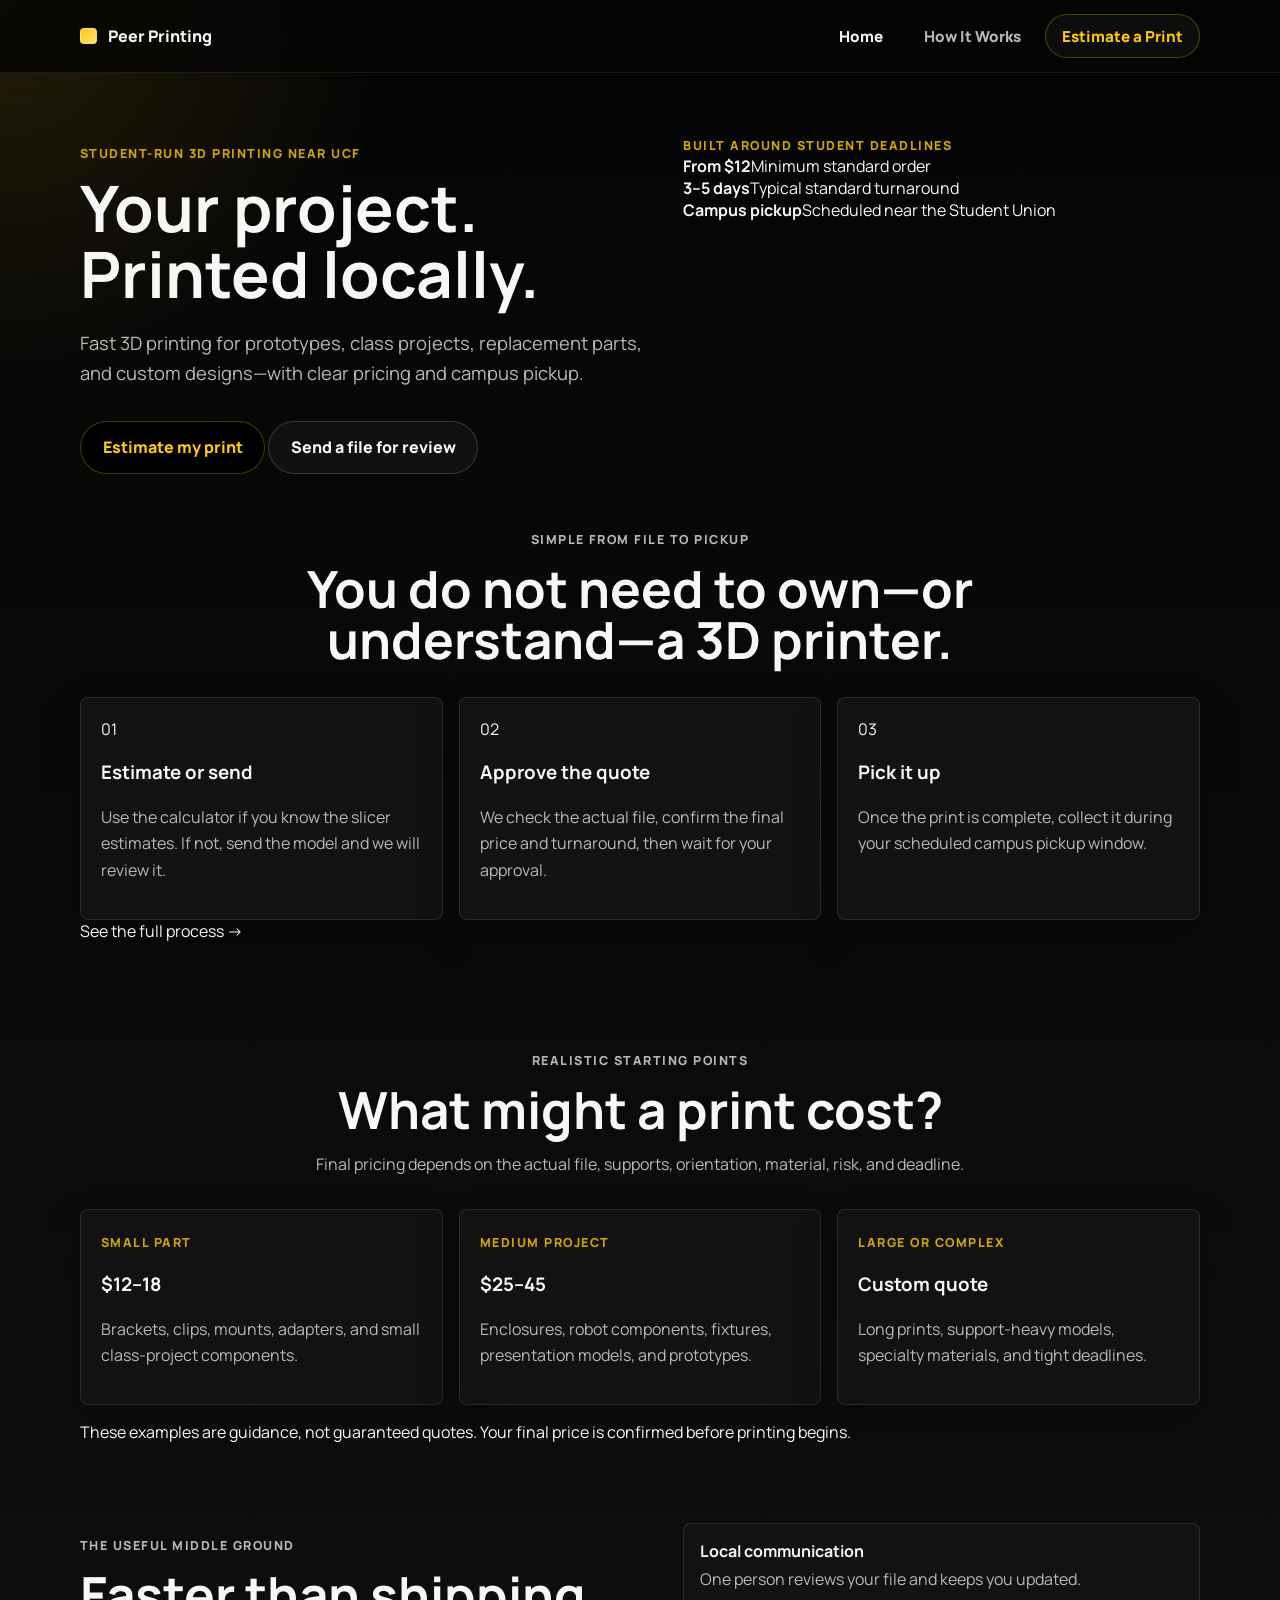
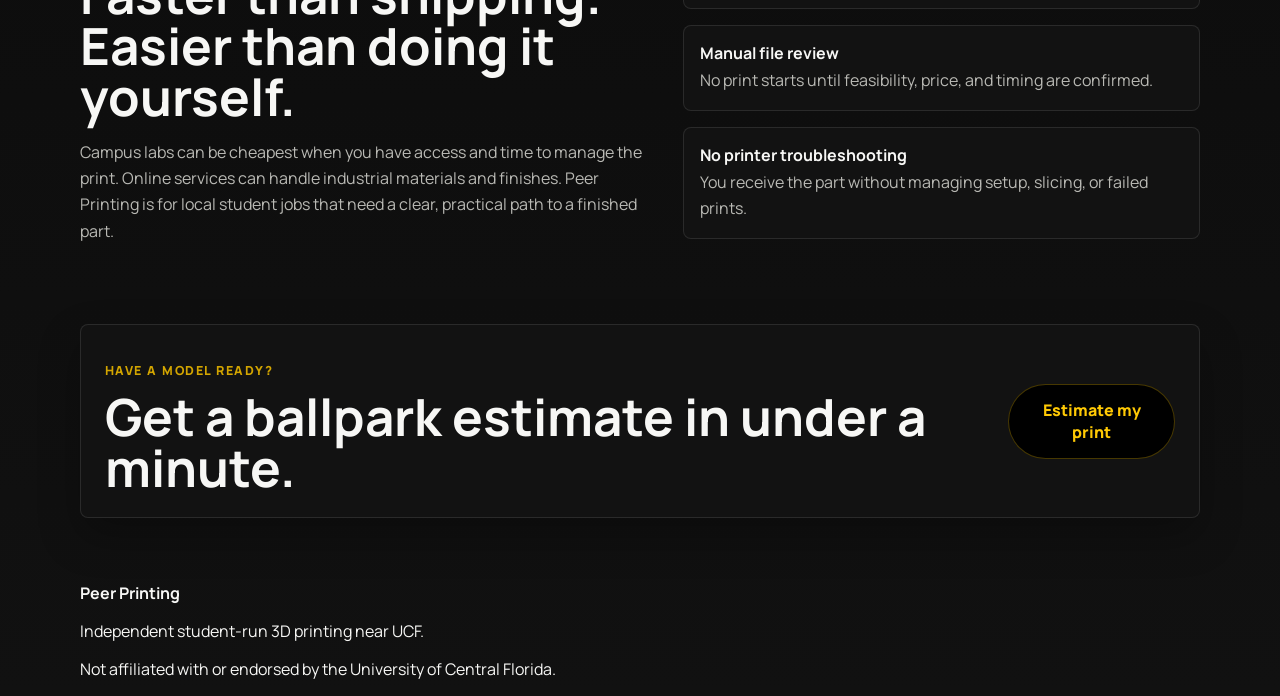
==== commit 29eadbd7: "Update index.html for Peer Printing v2" ====
--- a/index.html
+++ b/index.html
@@ -3,11 +3,8 @@
 <head>
   <meta charset="UTF-8">
   <meta name="viewport" content="width=device-width, initial-scale=1.0">
-  <title>UCF Prints | Student 3D Printing</title>
-  <meta
-    name="description"
-    content="Fast 3D printing for student projects, prototypes, and custom parts near UCF."
-  >
+  <title>Peer Printing | Student 3D Printing Near UCF</title>
+  <meta name="description" content="Fast, student-run 3D printing for prototypes, class projects, replacement parts, and custom designs near UCF.">
   <link rel="preconnect" href="https://fonts.googleapis.com">
   <link rel="preconnect" href="https://fonts.gstatic.com" crossorigin>
   <link href="https://fonts.googleapis.com/css2?family=Manrope:wght@400;500;600;700;800&display=swap" rel="stylesheet">
@@ -17,174 +14,98 @@
   <div class="site-shell">
     <header class="topbar">
       <div class="container nav-wrap">
-        <a class="brand" href="index.html" aria-label="UCF Prints home">
-          <span class="brand-mark"></span>
-          <span>UCF Prints</span>
+        <a class="brand" href="index.html" aria-label="Peer Printing home">
+          <span class="brand-mark" aria-hidden="true"></span>
+          <span>Peer Printing</span>
         </a>
         <button class="menu-toggle" type="button" aria-expanded="false" aria-controls="siteNav">Menu</button>
         <nav class="nav" id="siteNav" aria-label="Main navigation">
           <a class="nav-link active" href="index.html">Home</a>
           <a class="nav-link" href="how-it-works.html">How It Works</a>
-          <a class="nav-link nav-link-highlight" href="quote.html">Get Started</a>
+          <a class="nav-link nav-link-highlight" href="quote.html">Estimate a Print</a>
         </nav>
       </div>
     </header>
 
     <main>
       <section class="hero-section">
-        <div class="container hero-layout hero-layout-single">
+        <div class="container hero-layout">
           <div class="hero-copy">
-            <p class="eyebrow">Founder-operated at UCF</p>
-            <h1>Fast 3D printing for student projects, prototypes, and custom parts.</h1>
-            <p class="hero-description">
-              Enter your print details, get a rough estimate, and send the final quote request directly to us.
-            </p>
+            <p class="eyebrow">Student-run 3D printing near UCF</p>
+            <h1>Your project. Printed locally.</h1>
+            <p class="hero-description">Fast 3D printing for prototypes, class projects, replacement parts, and custom designs—with clear pricing and campus pickup.</p>
             <div class="hero-actions">
-              <a class="button button-primary" href="quote.html">Get Started</a>
+              <a class="button button-primary" href="quote.html">Estimate my print</a>
+              <a class="button button-secondary" href="quote.html#file-only">Send a file for review</a>
             </div>
           </div>
-        </div>
-      </section>
-
-      <section class="section section-alt" id="cost-comparisons">
-        <div class="container">
-          <div class="section-heading">
-            <p class="eyebrow">Why choose us</p>
-            <h2>Example Cost Comparisons</h2>
-            <p>
-              Actual prices vary by file, material, supports, and deadline, but these examples show how UCF Prints compares for common student projects.
-            </p>
-          </div>
-
-          <div class="card comparison-card">
-            <p class="comparison-scroll-note">Scroll sideways to compare options -></p>
-            <div class="table-wrap comparison-table-wrap comparison-table-scroll">
-              <table class="comparison-table">
-                <thead>
-                  <tr>
-                    <th>Example Part</th>
-                    <th>Filament / Time</th>
-                    <th>UCF Prints Estimate</th>
-                    <th>Online Print Farm Estimate</th>
-                    <th>TI Lab Reality</th>
-                    <th>Best Option</th>
-                  </tr>
-                </thead>
-                <tbody>
-                  <tr>
-                    <td>Small bracket / mount</td>
-                    <td>35g, 3 hours</td>
-                    <td>$13-18</td>
-                    <td>$20-40 plus shipping</td>
-                    <td>Cheapest, if available</td>
-                    <td>TI Lab if not urgent, UCF Prints if deadline matters</td>
-                  </tr>
-                  <tr>
-                    <td>Medium enclosure</td>
-                    <td>120g, 6 hours</td>
-                    <td>$35-45</td>
-                    <td>$45-75 plus shipping</td>
-                    <td>Possible, but queue/access risk</td>
-                    <td>UCF Prints for speed/reliability</td>
-                  </tr>
-                  <tr>
-                    <td>Large project part</td>
-                    <td>280g, 11 hours</td>
-                    <td>$55-70</td>
-                    <td>$85-150 plus shipping</td>
-                    <td>Difficult due to long print time</td>
-                    <td>UCF Prints</td>
-                  </tr>
-                  <tr>
-                    <td>Very large print</td>
-                    <td>420g, 18 hours</td>
-                    <td>$90-120 or custom quote</td>
-                    <td>$130-220 plus shipping</td>
-                    <td>Often impractical</td>
-                    <td>UCF Prints or custom review</td>
-                  </tr>
-                  <tr>
-                    <td>Rush small part</td>
-                    <td>25g, 2 hours, same-day</td>
-                    <td>$20-30</td>
-                    <td>Often unavailable same-day</td>
-                    <td>Only if printer is open immediately</td>
-                    <td>UCF Prints</td>
-                  </tr>
-                </tbody>
-              </table>
-            </div>
-          </div>
-
-          <div class="comparison-note card">
-            <h3>How to read this</h3>
-            <p>
-              TI Lab is usually the cheapest option if you have time, access, and want to manage the print yourself. Online print farms are useful for specialty materials or professional-grade jobs, but shipping makes them slower and more expensive for most student projects. UCF Prints is built for students who need a usable part quickly without dealing with the printing process.
-            </p>
-            <strong>UCF Prints fills the gap between doing it yourself at the TI Lab and waiting on an online print farm.</strong>
-          </div>
-        </div>
-      </section>
-
-      <section class="section section-alt">
-        <div class="container split-layout">
-          <div class="section-heading align-left">
-            <p class="eyebrow">Why UCF Prints</p>
-            <h2>Made for class deadlines and local pickup.</h2>
-            <p>
-              UCF Prints is built around student timelines: prototypes, club builds, senior design parts, and last-minute presentation models that need a clear next step.
-            </p>
-          </div>
-          <div class="value-list">
-            <div class="value-row">
-              <strong>Simple intake</strong>
-              <span>No account or payment flow yet. Just enough detail to estimate the job.</span>
-            </div>
-            <div class="value-row">
-              <strong>Printer-based quoting</strong>
-              <span>Print size and print time are based on our current printer workflow.</span>
-            </div>
-            <div class="value-row">
-              <strong>Founder control</strong>
-              <span>Every request is manually reviewed before anything gets printed.</span>
-            </div>
-          </div>
+          <aside class="hero-panel" aria-label="Service highlights">
+            <span class="note-label">Built around student deadlines</span>
+            <div class="hero-stat"><strong>From $12</strong><span>Minimum standard order</span></div>
+            <div class="hero-stat"><strong>3–5 days</strong><span>Typical standard turnaround</span></div>
+            <div class="hero-stat"><strong>Campus pickup</strong><span>Scheduled near the Student Union</span></div>
+          </aside>
         </div>
       </section>
 
       <section class="section">
         <div class="container">
-          <div class="card-grid two-up">
-            <article class="card info-card">
-              <span class="note-label">Pricing transparency</span>
-              <h3>Know the ballpark before committing.</h3>
-              <p>
-                Estimates use material, machine time, complexity, and deadline multipliers. The quote page also shows the range so small file-review changes do not feel surprising.
-              </p>
-            </article>
-            <article class="card info-card">
-              <span class="note-label">Currently founder-operated</span>
-              <h3>One person, clear communication.</h3>
-              <p>
-                UCF Prints is small and direct right now. No marketplace layer, no hidden handoff, and no extra account system.
-              </p>
-            </article>
+          <div class="section-heading">
+            <p class="eyebrow">Simple from file to pickup</p>
+            <h2>You do not need to own—or understand—a 3D printer.</h2>
+          </div>
+          <div class="card-grid three-up">
+            <article class="card process-card"><span class="step-number">01</span><h3>Estimate or send</h3><p>Use the calculator if you know the slicer estimates. If not, send the model and we will review it.</p></article>
+            <article class="card process-card"><span class="step-number">02</span><h3>Approve the quote</h3><p>We check the actual file, confirm the final price and turnaround, then wait for your approval.</p></article>
+            <article class="card process-card"><span class="step-number">03</span><h3>Pick it up</h3><p>Once the print is complete, collect it during your scheduled campus pickup window.</p></article>
+          </div>
+          <div class="center-action"><a class="text-link" href="how-it-works.html">See the full process →</a></div>
+        </div>
+      </section>
+
+      <section class="section section-alt" id="pricing-examples">
+        <div class="container">
+          <div class="section-heading">
+            <p class="eyebrow">Realistic starting points</p>
+            <h2>What might a print cost?</h2>
+            <p>Final pricing depends on the actual file, supports, orientation, material, risk, and deadline.</p>
+          </div>
+          <div class="card-grid three-up pricing-grid">
+            <article class="card price-card"><span class="note-label">Small part</span><h3>$12–18</h3><p>Brackets, clips, mounts, adapters, and small class-project components.</p></article>
+            <article class="card price-card featured"><span class="note-label">Medium project</span><h3>$25–45</h3><p>Enclosures, robot components, fixtures, presentation models, and prototypes.</p></article>
+            <article class="card price-card"><span class="note-label">Large or complex</span><h3>Custom quote</h3><p>Long prints, support-heavy models, specialty materials, and tight deadlines.</p></article>
+          </div>
+          <p class="fine-print">These examples are guidance, not guaranteed quotes. Your final price is confirmed before printing begins.</p>
+        </div>
+      </section>
+
+      <section class="section">
+        <div class="container split-layout">
+          <div class="section-heading align-left">
+            <p class="eyebrow">The useful middle ground</p>
+            <h2>Faster than shipping. Easier than doing it yourself.</h2>
+            <p>Campus labs can be cheapest when you have access and time to manage the print. Online services can handle industrial materials and finishes. Peer Printing is for local student jobs that need a clear, practical path to a finished part.</p>
+          </div>
+          <div class="value-list">
+            <div class="value-row"><strong>Local communication</strong><span>One person reviews your file and keeps you updated.</span></div>
+            <div class="value-row"><strong>Manual file review</strong><span>No print starts until feasibility, price, and timing are confirmed.</span></div>
+            <div class="value-row"><strong>No printer troubleshooting</strong><span>You receive the part without managing setup, slicing, or failed prints.</span></div>
           </div>
         </div>
       </section>
 
       <section class="section cta-section">
         <div class="container cta-band">
-          <div>
-            <p class="eyebrow">Ready when you are</p>
-            <h2>Get a rough estimate in under a minute.</h2>
-          </div>
-          <a class="button button-primary" href="quote.html">Get Started</a>
+          <div><p class="eyebrow">Have a model ready?</p><h2>Get a ballpark estimate in under a minute.</h2></div>
+          <a class="button button-primary" href="quote.html">Estimate my print</a>
         </div>
       </section>
     </main>
+
+    <footer class="site-footer">
+      <div class="container footer-wrap"><div><strong>Peer Printing</strong><p>Independent student-run 3D printing near UCF.</p></div><p>Not affiliated with or endorsed by the University of Central Florida.</p></div>
+    </footer>
   </div>
   <script src="js/site.js"></script>
 </body>
 </html>
-
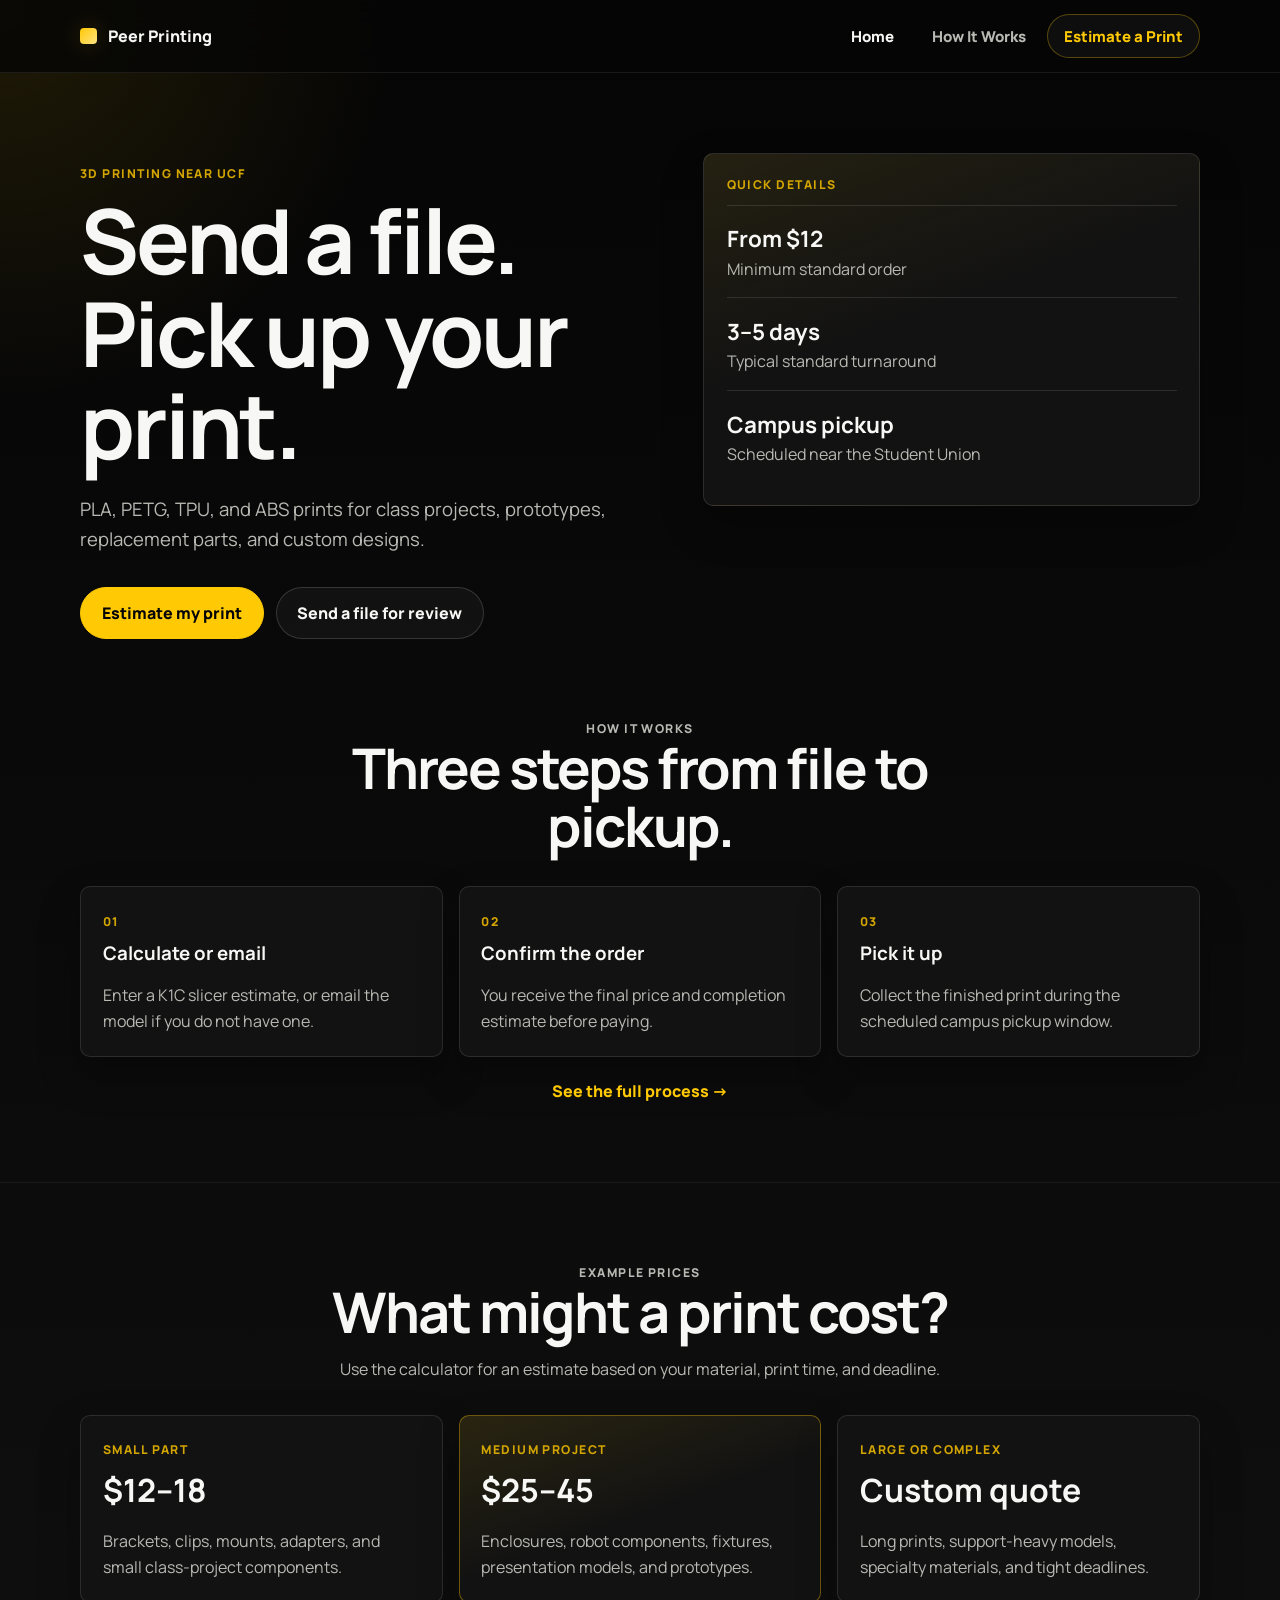
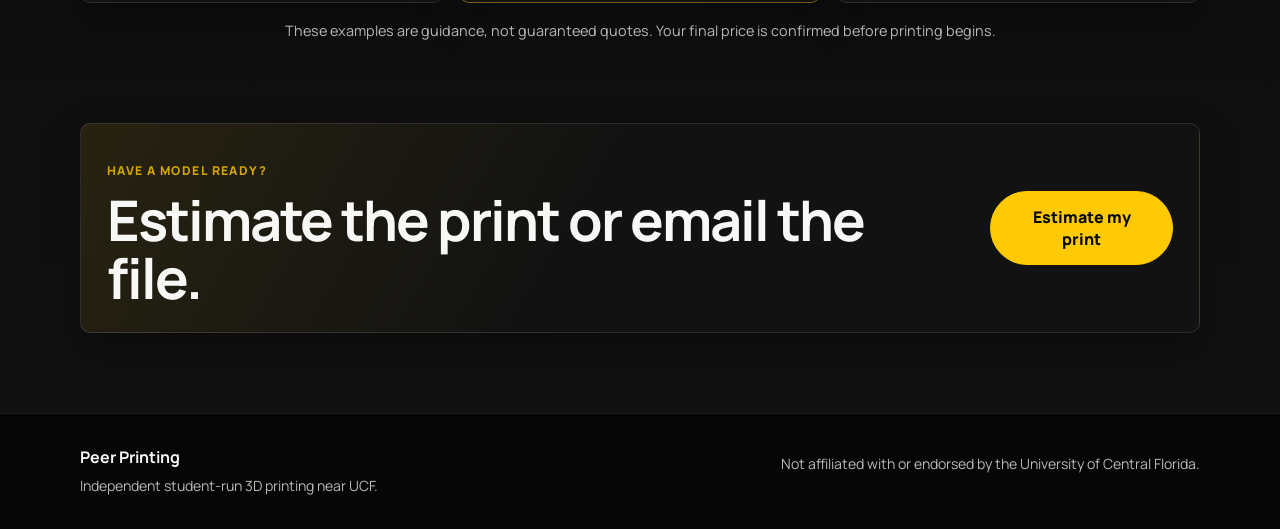
==== commit 3b684716: "Simplify customer copy in index.html" ====
--- a/index.html
+++ b/index.html
@@ -31,16 +31,16 @@
       <section class="hero-section">
         <div class="container hero-layout">
           <div class="hero-copy">
-            <p class="eyebrow">Student-run 3D printing near UCF</p>
-            <h1>Your project. Printed locally.</h1>
-            <p class="hero-description">Fast 3D printing for prototypes, class projects, replacement parts, and custom designs—with clear pricing and campus pickup.</p>
+            <p class="eyebrow">3D printing near UCF</p>
+            <h1>Send a file. Pick up your print.</h1>
+            <p class="hero-description">PLA, PETG, TPU, and ABS prints for class projects, prototypes, replacement parts, and custom designs.</p>
             <div class="hero-actions">
               <a class="button button-primary" href="quote.html">Estimate my print</a>
               <a class="button button-secondary" href="quote.html#file-only">Send a file for review</a>
             </div>
           </div>
           <aside class="hero-panel" aria-label="Service highlights">
-            <span class="note-label">Built around student deadlines</span>
+            <span class="note-label">Quick details</span>
             <div class="hero-stat"><strong>From $12</strong><span>Minimum standard order</span></div>
             <div class="hero-stat"><strong>3–5 days</strong><span>Typical standard turnaround</span></div>
             <div class="hero-stat"><strong>Campus pickup</strong><span>Scheduled near the Student Union</span></div>
@@ -51,13 +51,13 @@
       <section class="section">
         <div class="container">
           <div class="section-heading">
-            <p class="eyebrow">Simple from file to pickup</p>
-            <h2>You do not need to own—or understand—a 3D printer.</h2>
+            <p class="eyebrow">How it works</p>
+            <h2>Three steps from file to pickup.</h2>
           </div>
           <div class="card-grid three-up">
-            <article class="card process-card"><span class="step-number">01</span><h3>Estimate or send</h3><p>Use the calculator if you know the slicer estimates. If not, send the model and we will review it.</p></article>
-            <article class="card process-card"><span class="step-number">02</span><h3>Approve the quote</h3><p>We check the actual file, confirm the final price and turnaround, then wait for your approval.</p></article>
-            <article class="card process-card"><span class="step-number">03</span><h3>Pick it up</h3><p>Once the print is complete, collect it during your scheduled campus pickup window.</p></article>
+            <article class="card process-card"><span class="step-number">01</span><h3>Calculate or email</h3><p>Enter a K1C slicer estimate, or email the model if you do not have one.</p></article>
+            <article class="card process-card"><span class="step-number">02</span><h3>Confirm the order</h3><p>You receive the final price and completion estimate before paying.</p></article>
+            <article class="card process-card"><span class="step-number">03</span><h3>Pick it up</h3><p>Collect the finished print during the scheduled campus pickup window.</p></article>
           </div>
           <div class="center-action"><a class="text-link" href="how-it-works.html">See the full process →</a></div>
         </div>
@@ -66,9 +66,9 @@
       <section class="section section-alt" id="pricing-examples">
         <div class="container">
           <div class="section-heading">
-            <p class="eyebrow">Realistic starting points</p>
+            <p class="eyebrow">Example prices</p>
             <h2>What might a print cost?</h2>
-            <p>Final pricing depends on the actual file, supports, orientation, material, risk, and deadline.</p>
+            <p>Use the calculator for an estimate based on your material, print time, and deadline.</p>
           </div>
           <div class="card-grid three-up pricing-grid">
             <article class="card price-card"><span class="note-label">Small part</span><h3>$12–18</h3><p>Brackets, clips, mounts, adapters, and small class-project components.</p></article>
@@ -79,24 +79,9 @@
         </div>
       </section>
 
-      <section class="section">
-        <div class="container split-layout">
-          <div class="section-heading align-left">
-            <p class="eyebrow">The useful middle ground</p>
-            <h2>Faster than shipping. Easier than doing it yourself.</h2>
-            <p>Campus labs can be cheapest when you have access and time to manage the print. Online services can handle industrial materials and finishes. Peer Printing is for local student jobs that need a clear, practical path to a finished part.</p>
-          </div>
-          <div class="value-list">
-            <div class="value-row"><strong>Local communication</strong><span>One person reviews your file and keeps you updated.</span></div>
-            <div class="value-row"><strong>Manual file review</strong><span>No print starts until feasibility, price, and timing are confirmed.</span></div>
-            <div class="value-row"><strong>No printer troubleshooting</strong><span>You receive the part without managing setup, slicing, or failed prints.</span></div>
-          </div>
-        </div>
-      </section>
-
       <section class="section cta-section">
         <div class="container cta-band">
-          <div><p class="eyebrow">Have a model ready?</p><h2>Get a ballpark estimate in under a minute.</h2></div>
+          <div><p class="eyebrow">Have a model ready?</p><h2>Estimate the print or email the file.</h2></div>
           <a class="button button-primary" href="quote.html">Estimate my print</a>
         </div>
       </section>
--- a/styles.css
+++ b/styles.css
@@ -4,1222 +4,161 @@
   --muted: #b9b9b4;
   --panel: #121212;
   --panel-soft: #191919;
-  --line: rgba(255, 255, 255, 0.1);
+  --line: rgba(255, 255, 255, 0.11);
   --gold: #ffc904;
   --gold-deep: #d3a500;
-  --green: #1f8a5b;
-  --red: #bc4b3f;
-  --blue: #7aa7ff;
-  --shadow: 0 18px 42px rgba(0, 0, 0, 0.28);
-  --radius: 8px;
+  --blue: #8cb3ff;
+  --shadow: 0 18px 42px rgba(0, 0, 0, 0.3);
+  --radius: 10px;
   --container: min(1120px, calc(100% - 2rem));
 }
 
-*,
-*::before,
-*::after {
-  box-sizing: border-box;
+*, *::before, *::after { box-sizing: border-box; }
+html { scroll-behavior: smooth; max-width: 100%; overflow-x: hidden; }
+body { margin: 0; max-width: 100%; overflow-x: hidden; font-family: "Manrope", "Segoe UI", sans-serif; color: var(--ink); background: radial-gradient(circle at top left, rgba(255, 201, 4, 0.11), transparent 25rem), linear-gradient(180deg, #050505 0%, #0b0b0b 48%, #111 100%); }
+a { color: inherit; text-decoration: none; }
+button, input, select { font: inherit; }
+button { color: inherit; }
+.site-shell { min-height: 100vh; }
+.container { width: var(--container); margin: 0 auto; }
+
+.topbar { position: sticky; top: 0; z-index: 20; border-bottom: 1px solid rgba(255,255,255,.08); background: rgba(6,6,6,.84); backdrop-filter: blur(16px); }
+.nav-wrap { display: flex; align-items: center; justify-content: space-between; gap: 1rem; min-height: 4.5rem; }
+.brand { display: inline-flex; align-items: center; gap: .7rem; font-weight: 800; }
+.brand-mark { width: 1.05rem; height: 1.05rem; border-radius: 4px; background: linear-gradient(135deg, var(--gold), #ffe383); box-shadow: 0 0 24px rgba(255,201,4,.2); }
+.nav { display: flex; align-items: center; gap: .25rem; }
+.nav-link { display: inline-flex; align-items: center; justify-content: center; min-height: 2.55rem; padding: .65rem 1rem; border: 1px solid transparent; border-radius: 999px; color: var(--muted); font-size: .94rem; font-weight: 800; }
+.nav-link:hover, .nav-link.active { color: var(--ink); }
+.nav-link-highlight { color: var(--gold); border-color: rgba(255,201,4,.3); background: rgba(255,255,255,.04); }
+.menu-toggle { display: none; margin-left: auto; min-height: 2.45rem; padding: .55rem .9rem; border: 1px solid rgba(255,201,4,.28); border-radius: 999px; background: rgba(255,255,255,.04); color: var(--gold); font-weight: 800; cursor: pointer; }
+
+.hero-section { padding: 5rem 0 4rem; }
+.hero-layout, .quote-intro, .split-layout, .quote-layout { display: grid; grid-template-columns: minmax(0,1.08fr) minmax(320px,.92fr); gap: 2.5rem; align-items: start; }
+.hero-copy h1, .page-intro h1, .section-heading h2, .cta-band h2 { margin: 0; line-height: 1.03; letter-spacing: -.035em; }
+.hero-copy h1 { max-width: 11ch; font-size: clamp(3rem, 7vw, 5.7rem); }
+.hero-description { max-width: 38rem; margin: 1.4rem 0 0; color: var(--muted); font-size: 1.16rem; line-height: 1.65; }
+.hero-actions { display: flex; flex-wrap: wrap; gap: .75rem; margin-top: 2rem; }
+.hero-panel { display: grid; gap: 0; padding: 1.4rem; border: 1px solid var(--line); border-radius: var(--radius); background: linear-gradient(160deg, rgba(255,201,4,.08), transparent 45%), var(--panel); box-shadow: var(--shadow); }
+.hero-panel > .note-label { margin-bottom: .7rem; }
+.hero-stat { display: grid; gap: .22rem; padding: 1.1rem 0; border-top: 1px solid var(--line); }
+.hero-stat strong { font-size: 1.4rem; }
+.hero-stat span { color: var(--muted); }
+
+.button { display: inline-flex; align-items: center; justify-content: center; min-height: 3.15rem; padding: .88rem 1.3rem; border: 1px solid rgba(255,255,255,.15); border-radius: 999px; background: none; font-weight: 800; text-align: center; cursor: pointer; transition: transform 160ms ease, box-shadow 160ms ease, border-color 160ms ease; }
+.button:hover { transform: translateY(-2px); box-shadow: var(--shadow); }
+.button-primary { background: var(--gold); color: #050505; border-color: var(--gold); }
+.button-secondary { background: rgba(255,255,255,.04); color: var(--ink); }
+.button-full { width: 100%; }
+.text-link { color: var(--gold); font-weight: 800; }
+.center-action { margin-top: 1.4rem; text-align: center; }
+
+.eyebrow, .note-label, .step-number, .process-number { color: var(--gold-deep); font-size: .76rem; font-weight: 800; letter-spacing: .12em; text-transform: uppercase; }
+.section { padding: 0 0 5rem; }
+.section-alt { padding-top: 4rem; border-top: 1px solid rgba(255,255,255,.06); }
+.section-heading { max-width: 46rem; margin: 0 auto 2rem; text-align: center; }
+.section-heading.align-left { margin: 0; text-align: left; }
+.section-heading h2, .cta-band h2 { font-size: clamp(2rem, 4.4vw, 3.5rem); }
+.section-heading p, .card p, .split-layout p, .fine-print, .quiet-note, .turnaround, .disclaimer, .copy-message, .footer-wrap p { color: var(--muted); line-height: 1.65; }
+.section-heading p { margin: 1rem 0 0; }
+.card-grid { display: grid; gap: 1rem; }
+.three-up { grid-template-columns: repeat(3, minmax(0,1fr)); }
+.card, .quiet-note, .developer-panel { padding: 1.35rem; border: 1px solid var(--line); border-radius: var(--radius); background: var(--panel); box-shadow: var(--shadow); }
+.card h3, .card h2 { margin: .55rem 0 .5rem; }
+.process-card p, .price-card p, .policy-card p { margin-bottom: 0; }
+.price-card h3 { font-size: 2rem; }
+.price-card.featured { border-color: rgba(255,201,4,.38); background: linear-gradient(160deg, rgba(255,201,4,.1), transparent 52%), var(--panel); }
+.fine-print { margin: 1rem auto 0; max-width: 48rem; text-align: center; font-size: .9rem; }
+.value-list { display: grid; gap: .8rem; }
+.value-row { display: grid; gap: .25rem; padding: 1rem; border: 1px solid var(--line); border-radius: var(--radius); background: var(--panel); }
+.value-row span { color: var(--muted); line-height: 1.55; }
+.cta-band { display: flex; align-items: center; justify-content: space-between; gap: 1.5rem; padding: 1.6rem; border: 1px solid var(--line); border-radius: var(--radius); background: linear-gradient(120deg, rgba(255,201,4,.09), transparent 45%), var(--panel); box-shadow: var(--shadow); }
+
+.page-intro { padding: 4rem 0 3rem; }
+.compact-intro { padding-bottom: 2rem; }
+.page-intro h1 { max-width: 12ch; font-size: clamp(2.8rem, 6vw, 5rem); }
+.page-intro p { color: var(--muted); line-height: 1.65; }
+.quiet-note { display: grid; align-content: center; gap: .5rem; min-height: 100%; }
+.quiet-note strong { color: var(--ink); font-size: 1.25rem; }
+
+.interactive-process { display: grid; gap: 1rem; }
+.timeline-steps { display: grid; grid-template-columns: repeat(5, minmax(0,1fr)); gap: .6rem; }
+.timeline-step { display: grid; gap: .25rem; padding: 1rem; border: 1px solid var(--line); border-radius: var(--radius); background: var(--panel); text-align: left; cursor: pointer; }
+.timeline-step span { color: var(--gold-deep); font-size: .75rem; font-weight: 800; }
+.timeline-step small { color: var(--muted); }
+.timeline-step.is-active { border-color: rgba(255,201,4,.5); background: rgba(255,201,4,.08); }
+.timeline-detail { max-width: 50rem; margin: 0 auto; }
+.check-list { display: grid; gap: .55rem; padding-left: 1.2rem; color: var(--muted); line-height: 1.55; }
+.timeline-controls { display: flex; justify-content: space-between; gap: .75rem; margin-top: 1.2rem; }
+.timeline-controls button:disabled { opacity: .4; cursor: not-allowed; transform: none; }
+.policy-callout { padding: .8rem; border-left: 3px solid var(--gold); background: rgba(255,201,4,.06); color: var(--muted); }
+
+.mode-switch { display: grid; grid-template-columns: repeat(2,minmax(0,1fr)); max-width: 44rem; margin: 0 auto 1.5rem; padding: .35rem; border: 1px solid var(--line); border-radius: 999px; background: var(--panel); }
+.mode-button { min-height: 3rem; padding: .7rem 1rem; border: 0; border-radius: 999px; background: transparent; color: var(--muted); font-weight: 800; cursor: pointer; }
+.mode-button.is-active { background: var(--gold); color: #050505; }
+.quote-layout { grid-template-columns: minmax(0,1.12fr) minmax(320px,.88fr); }
+.quote-form, .estimate-card, .final-quote-card { padding: 1.5rem; }
+.form-head { margin-bottom: 1.25rem; }
+.form-grid, .slicer-estimate-card, .results-stack { display: grid; gap: 1rem; }
+.form-grid, .slicer-estimate-card { grid-template-columns: repeat(2,minmax(0,1fr)); }
+.slicer-estimate-card { margin: 1rem 0; padding: 1rem; border: 1px solid var(--line); border-radius: var(--radius); background: var(--panel-soft); }
+.field { display: grid; gap: .5rem; font-weight: 800; }
+.field small { color: var(--muted); font-weight: 600; line-height: 1.45; }
+.field select, .field input { width: 100%; min-height: 3rem; padding: .75rem .85rem; border: 1px solid var(--line); border-radius: var(--radius); background: var(--panel-soft); color: var(--ink); }
+.field select:focus, .field input:focus { outline: 2px solid rgba(255,201,4,.4); border-color: var(--gold); }
+.input-with-unit { display: grid; grid-template-columns: minmax(0,1fr) auto; align-items: center; border: 1px solid var(--line); border-radius: var(--radius); background: var(--panel-soft); }
+.input-with-unit input { border: 0; background: transparent; }
+.input-with-unit span { padding: 0 .85rem; color: var(--muted); }
+.machine-spec { display: grid; gap: .3rem; margin-top: 1rem; padding: .9rem; border: 1px solid var(--line); border-radius: var(--radius); background: var(--panel-soft); }
+.machine-spec span { color: var(--muted); line-height: 1.5; }
+.estimate-main { margin: .5rem 0 .3rem; color: var(--gold); font-size: clamp(2.25rem, 5vw, 3.7rem); line-height: 1; font-weight: 800; letter-spacing: -.04em; }
+.estimate-midpoint { color: var(--muted); }
+.estimate-midpoint strong { color: var(--ink); }
+.estimate-breakdown { display: grid; gap: .6rem; margin-top: 1rem; }
+.estimate-breakdown div { display: flex; justify-content: space-between; gap: 1rem; padding: .75rem .85rem; border: 1px solid var(--line); border-radius: var(--radius); background: var(--panel-soft); }
+.estimate-breakdown span { color: var(--muted); }
+.disclaimer { margin-bottom: 0; font-size: .9rem; }
+.final-quote-card { display: grid; gap: .8rem; }
+.final-quote-card h2, .final-quote-card p { margin: 0; }
+.file-only-panel { max-width: 54rem; margin: 0 auto; scroll-margin-top: 6rem; }
+.file-review-card { display: grid; gap: 1.3rem; padding: 1.6rem; }
+.file-review-card h2 { font-size: clamp(2rem,4vw,3.2rem); }
+.file-checklist { padding: 1rem; border: 1px solid var(--line); border-radius: var(--radius); background: var(--panel-soft); }
+.file-review-card .fine-print { margin: 0; text-align: left; }
+.developer-panel summary { cursor: pointer; font-weight: 800; }
+.developer-panel pre { overflow: auto; white-space: pre-wrap; color: var(--muted); }
+
+.site-footer { padding: 2rem 0; border-top: 1px solid rgba(255,255,255,.08); background: #060606; }
+.footer-wrap { display: flex; justify-content: space-between; gap: 2rem; align-items: start; }
+.footer-wrap p { margin: .35rem 0 0; max-width: 32rem; font-size: .88rem; }
+
+@media (max-width: 900px) {
+  .hero-layout, .quote-intro, .split-layout, .quote-layout { grid-template-columns: 1fr; }
+  .three-up { grid-template-columns: 1fr; }
+  .timeline-steps { grid-template-columns: repeat(5, minmax(9rem,1fr)); overflow-x: auto; padding-bottom: .4rem; }
+  .section-heading.align-left { max-width: 46rem; }
 }
 
-html {
-  scroll-behavior: smooth;
-  max-width: 100%;
-  overflow-x: hidden;
+@media (max-width: 760px) {
+  .nav-wrap { flex-wrap: wrap; }
+  .menu-toggle { display: inline-flex; }
+  .nav { display: none; order: 3; flex-basis: 100%; width: 100%; padding-bottom: .8rem; }
+  .nav.is-open { display: grid; gap: .35rem; }
+  .hero-section { padding: 3rem 0; }
+  .hero-copy h1 { font-size: clamp(2.8rem,14vw,4.2rem); }
+  .form-grid, .slicer-estimate-card { grid-template-columns: 1fr; }
+  .cta-band, .footer-wrap { align-items: stretch; flex-direction: column; }
+  .mode-switch { grid-template-columns: 1fr; border-radius: var(--radius); }
+  .mode-button { border-radius: calc(var(--radius) - 2px); }
 }
 
-body {
-  margin: 0;
-  max-width: 100%;
-  overflow-x: hidden;
-  font-family: "Manrope", "Segoe UI", sans-serif;
-  color: var(--ink);
-  background:
-    radial-gradient(circle at top left, rgba(255, 201, 4, 0.12), transparent 24rem),
-    linear-gradient(180deg, #050505 0%, #0b0b0b 48%, #111111 100%),
-    var(--bg);
+@media (max-width: 480px) {
+  :root { --container: min(1120px, calc(100% - 1rem)); }
+  .nav-wrap { min-height: 3.7rem; }
+  .brand { font-size: .92rem; }
+  .hero-actions, .timeline-controls { display: grid; }
+  .hero-actions .button, .cta-band .button { width: 100%; }
+  .section { padding-bottom: 3.5rem; }
+  .section-alt { padding-top: 3rem; }
+  .card, .quote-form, .estimate-card, .final-quote-card, .file-review-card { padding: 1.1rem; }
+  .estimate-main { font-size: 2.35rem; }
 }
-
-a {
-  color: inherit;
-  text-decoration: none;
-}
-
-button,
-input,
-select {
-  font: inherit;
-}
-
-img,
-video,
-canvas,
-svg {
-  max-width: 100%;
-  height: auto;
-}
-
-.site-shell {
-  min-height: 100vh;
-}
-
-.container {
-  width: min(1120px, calc(100% - 2rem));
-  margin: 0 auto;
-  max-width: 100%;
-}
-
-.topbar {
-  position: sticky;
-  top: 0;
-  z-index: 10;
-  border-bottom: 1px solid rgba(255, 255, 255, 0.08);
-  background: rgba(6, 6, 6, 0.82);
-  backdrop-filter: blur(16px);
-}
-
-.nav-wrap {
-  display: flex;
-  align-items: center;
-  justify-content: space-between;
-  gap: 1rem;
-  min-height: 4.5rem;
-}
-
-.brand {
-  display: inline-flex;
-  align-items: center;
-  gap: 0.7rem;
-  font-weight: 800;
-}
-
-.brand-mark {
-  width: 1.05rem;
-  height: 1.05rem;
-  border-radius: 4px;
-  background: linear-gradient(135deg, var(--gold), #ffe383);
-  border: 1px solid rgba(255, 255, 255, 0.14);
-}
-
-.nav {
-  display: none;
-  flex-basis: 100%;
-  order: 3;
-  width: 100%;
-  padding: 0 0 0.75rem;
-}
-
-.nav.is-open {
-  display: grid;
-  gap: 0.45rem;
-}
-
-.menu-toggle {
-  display: inline-flex;
-  align-items: center;
-  justify-content: center;
-  margin-left: auto;
-  min-height: 2.45rem;
-  padding: 0.6rem 0.9rem;
-  border: 1px solid rgba(255, 201, 4, 0.28);
-  border-radius: 999px;
-  background: rgba(255, 255, 255, 0.04);
-  color: var(--gold);
-  font-weight: 800;
-  cursor: pointer;
-}
-
-.menu-toggle:focus {
-  outline: 2px solid rgba(255, 201, 4, 0.4);
-  outline-offset: 2px;
-}
-
-.nav-link,
-.dashboard-pill {
-  display: inline-flex;
-  align-items: center;
-  justify-content: center;
-  min-height: 2.55rem;
-  padding: 0.65rem 1rem;
-  border: 1px solid transparent;
-  border-radius: 999px;
-  color: var(--muted);
-  font-size: 0.95rem;
-  font-weight: 800;
-  white-space: nowrap;
-}
-
-.nav-link.active {
-  color: var(--ink);
-}
-
-.nav-link-highlight,
-.dashboard-pill {
-  color: var(--gold);
-  border-color: rgba(255, 201, 4, 0.28);
-  background: rgba(255, 255, 255, 0.04);
-}
-
-.button {
-  display: inline-flex;
-  align-items: center;
-  justify-content: center;
-  min-height: 3.2rem;
-  padding: 0.9rem 1.35rem;
-  border-radius: 999px;
-  border: 1px solid rgba(255, 255, 255, 0.14);
-  font-weight: 800;
-  text-align: center;
-  transition: transform 160ms ease, box-shadow 160ms ease;
-}
-
-.button:hover {
-  transform: translateY(-2px);
-  box-shadow: var(--shadow);
-}
-
-.button-primary {
-  background: #000000;
-  color: var(--gold);
-  border-color: rgba(255, 201, 4, 0.28);
-}
-
-.button-secondary {
-  background: rgba(255, 255, 255, 0.04);
-  color: var(--ink);
-  border-color: rgba(255, 255, 255, 0.16);
-}
-
-.hero-section,
-.page-intro {
-  padding: 3.75rem 0 2.75rem;
-}
-
-.hero-layout,
-.quote-intro,
-.split-layout,
-.quote-layout,
-.hero-grid {
-  display: grid;
-  grid-template-columns: minmax(0, 1.05fr) minmax(320px, 0.95fr);
-  gap: 2rem;
-  align-items: start;
-}
-
-.hero-copy h1,
-.page-intro h1,
-.section-heading h2,
-.cta-band h2 {
-  margin: 0;
-  line-height: 1;
-  letter-spacing: 0;
-}
-
-.hero-copy h1 {
-  max-width: 18ch;
-  font-size: clamp(2.35rem, 5vw, 4.15rem);
-  line-height: 1.04;
-}
-
-.hero-layout-single {
-  grid-template-columns: minmax(0, 48rem);
-}
-
-.page-intro h1 {
-  font-size: clamp(2.6rem, 6vw, 4.8rem);
-}
-
-.hero-description,
-.page-intro p,
-.section-heading p,
-.card p,
-.quiet-note,
-.value-row span,
-.job-list span,
-.turnaround,
-.disclaimer,
-.copy-message,
-.backup-reason {
-  color: var(--muted);
-  line-height: 1.65;
-}
-
-.hero-description {
-  max-width: 38rem;
-  margin: 1.25rem 0 0;
-  font-size: 1.15rem;
-}
-
-.hero-actions {
-  margin-top: 2rem;
-}
-
-.quiet-note,
-.card,
-.developer-panel {
-  border: 1px solid var(--line);
-  border-radius: var(--radius);
-  background: var(--panel);
-  box-shadow: var(--shadow);
-}
-
-.eyebrow,
-.note-label {
-  color: var(--gold-deep);
-  font-size: 0.78rem;
-  font-weight: 800;
-  letter-spacing: 0.12em;
-  text-transform: uppercase;
-}
-
-.info-card p {
-  margin: 0;
-}
-
-.section {
-  padding: 0 0 4rem;
-}
-
-.section-alt {
-  padding-top: 2rem;
-}
-
-.section-heading {
-  max-width: 42rem;
-  margin: 0 auto 2rem;
-  text-align: center;
-}
-
-.section-heading.align-left {
-  margin: 0;
-  text-align: left;
-}
-
-.section-heading h2,
-.cta-band h2 {
-  font-size: clamp(2rem, 4vw, 3.2rem);
-}
-
-.card-grid,
-.dashboard-grid,
-.form-grid,
-.dimension-grid,
-.slicer-estimate-card,
-.results-stack,
-.job-list,
-.value-list {
-  display: grid;
-  gap: 1rem;
-}
-
-.three-up {
-  grid-template-columns: repeat(3, minmax(0, 1fr));
-}
-
-.two-up {
-  grid-template-columns: repeat(2, minmax(0, 1fr));
-}
-
-.four-up {
-  grid-template-columns: repeat(4, minmax(0, 1fr));
-}
-
-.faq-grid {
-  display: grid;
-  grid-template-columns: repeat(2, minmax(0, 1fr));
-  gap: 1rem;
-}
-
-.card {
-  padding: 1.25rem;
-}
-
-.info-card {
-  min-height: 100%;
-}
-
-.info-card h3,
-.dashboard-card h2,
-.form-head h2 {
-  margin: 0.5rem 0 0.6rem;
-}
-
-.value-row {
-  display: grid;
-  gap: 0.2rem;
-  padding: 1rem;
-  border: 1px solid var(--line);
-  border-radius: var(--radius);
-  background: var(--panel);
-}
-
-.cta-band {
-  display: flex;
-  align-items: center;
-  justify-content: space-between;
-  gap: 1rem;
-  padding: 1.5rem;
-  border: 1px solid var(--line);
-  border-radius: var(--radius);
-  background: var(--panel);
-  box-shadow: var(--shadow);
-}
-
-.quote-layout {
-  grid-template-columns: minmax(0, 1.15fr) minmax(320px, 0.85fr);
-}
-
-.quote-form,
-.estimate-card,
-.request-card,
-.final-quote-card {
-  padding: 1.5rem;
-}
-
-.form-head {
-  margin-bottom: 1.25rem;
-}
-
-.form-grid {
-  grid-template-columns: repeat(2, minmax(0, 1fr));
-}
-
-.dimension-grid {
-  grid-template-columns: repeat(3, minmax(0, 1fr));
-  margin: 1rem 0;
-}
-
-.slicer-estimate-card {
-  grid-template-columns: repeat(2, minmax(0, 1fr));
-  margin: 1rem 0;
-  padding: 1rem;
-  border: 1px solid var(--line);
-  border-radius: var(--radius);
-  background: var(--panel-soft);
-}
-
-.slicer-estimate-card > div:first-child,
-.machine-spec {
-  grid-column: 1 / -1;
-}
-
-.slicer-estimate-card h3 {
-  margin: 0.45rem 0 0.45rem;
-}
-
-.machine-spec {
-  display: grid;
-  gap: 0.25rem;
-  padding: 0.9rem;
-  border: 1px solid rgba(255, 255, 255, 0.08);
-  border-radius: var(--radius);
-  background: var(--panel);
-}
-
-.machine-spec span {
-  color: var(--muted);
-  line-height: 1.55;
-}
-
-.field {
-  display: grid;
-  gap: 0.5rem;
-  font-weight: 800;
-}
-
-.field small {
-  color: var(--muted);
-  font-weight: 600;
-  line-height: 1.45;
-}
-
-.field select,
-.field input {
-  width: 100%;
-  min-height: 3rem;
-  border: 1px solid var(--line);
-  border-radius: var(--radius);
-  background: var(--panel-soft);
-  color: var(--ink);
-  padding: 0.75rem 0.85rem;
-}
-
-.field select:focus,
-.field input:focus {
-  outline: 2px solid rgba(255, 201, 4, 0.4);
-  border-color: var(--gold-deep);
-}
-
-.input-with-unit {
-  display: grid;
-  grid-template-columns: minmax(0, 1fr) auto;
-  align-items: center;
-  border: 1px solid var(--line);
-  border-radius: var(--radius);
-  background: var(--panel-soft);
-}
-
-.input-with-unit input {
-  border: 0;
-  background: transparent;
-  color: var(--ink);
-}
-
-.input-with-unit span {
-  padding: 0 0.85rem;
-  color: var(--muted);
-  font-weight: 800;
-}
-
-.estimate-main {
-  margin: 0.45rem 0;
-  font-size: clamp(2.8rem, 6vw, 4.5rem);
-  line-height: 0.95;
-  font-weight: 800;
-}
-
-.estimate-note {
-  font-weight: 800;
-  color: var(--muted);
-  line-height: 1.5;
-}
-
-.estimate-breakdown {
-  display: grid;
-  gap: 0.65rem;
-  margin-top: 1rem;
-}
-
-.estimate-breakdown div {
-  display: flex;
-  justify-content: space-between;
-  gap: 1rem;
-  padding: 0.8rem 0.9rem;
-  border: 1px solid var(--line);
-  border-radius: var(--radius);
-  background: var(--panel-soft);
-}
-
-.estimate-breakdown span {
-  color: var(--muted);
-}
-
-.estimate-breakdown strong {
-  color: var(--ink);
-  text-align: right;
-}
-
-.turnaround,
-.disclaimer {
-  margin-top: 1rem;
-}
-
-.final-quote-card h2 {
-  margin: 0;
-}
-
-.contact-link {
-  color: var(--blue);
-  font-weight: 800;
-  text-decoration: underline;
-  text-underline-offset: 0.18em;
-}
-
-.comparison-card {
-  padding: 0;
-  overflow: hidden;
-  border-color: rgba(255, 255, 255, 0.1);
-  background: var(--panel);
-  box-shadow: 0 18px 42px rgba(0, 0, 0, 0.18);
-}
-
-.comparison-table-wrap {
-  width: 100%;
-  max-width: 100%;
-  overflow-x: auto;
-  overflow-y: hidden;
-  -webkit-overflow-scrolling: touch;
-}
-
-.comparison-scroll-note {
-  display: none;
-  margin: 0;
-  padding: 0.9rem 1rem 0;
-  color: var(--muted);
-  font-size: 0.9rem;
-  line-height: 1.45;
-}
-
-.comparison-table {
-  width: 100%;
-  min-width: 980px;
-  color: #f7f7f5;
-}
-
-.comparison-table th,
-.comparison-table td {
-  min-width: 9.5rem;
-  padding: 1rem;
-  border-bottom: 1px solid rgba(255, 255, 255, 0.1);
-  text-align: left;
-  vertical-align: top;
-}
-
-.comparison-table th {
-  color: #f7f7f5;
-  background: rgba(255, 255, 255, 0.055);
-  font-size: 0.86rem;
-  font-weight: 800;
-}
-
-.comparison-table th:nth-child(2),
-.comparison-table td:nth-child(2) {
-  min-width: 10rem;
-}
-
-.comparison-table th:nth-child(3),
-.comparison-table td:nth-child(3) {
-  min-width: 10.5rem;
-  background: rgba(255, 201, 4, 0.12);
-  color: #fff3bd;
-  font-weight: 800;
-}
-
-.comparison-table td:nth-child(6) {
-  min-width: 14rem;
-}
-
-.comparison-table tbody tr:last-child td {
-  border-bottom: 0;
-}
-
-.comparison-table tbody tr:nth-child(even) td {
-  background-color: rgba(255, 255, 255, 0.025);
-}
-
-.comparison-table tbody tr:nth-child(even) td:nth-child(3) {
-  background-color: rgba(255, 201, 4, 0.16);
-}
-
-.comparison-note {
-  display: grid;
-  gap: 0.75rem;
-  margin-top: 1rem;
-  border-color: rgba(255, 201, 4, 0.28);
-  background: var(--panel);
-  color: var(--ink);
-}
-
-.comparison-note h3,
-.comparison-note p {
-  margin: 0;
-}
-
-.comparison-note p {
-  color: var(--muted);
-}
-
-.process-timeline,
-.interactive-process {
-  display: grid;
-  gap: 1rem;
-  max-width: 54rem;
-  margin: 0 auto;
-}
-
-.interactive-process {
-  max-width: 100%;
-  gap: 1.25rem;
-}
-
-.timeline-steps {
-  display: grid;
-  grid-template-columns: repeat(5, minmax(0, 1fr));
-  gap: 0.75rem;
-  max-width: 100%;
-}
-
-.timeline-step {
-  display: grid;
-  gap: 0.35rem;
-  min-height: 8.25rem;
-  padding: 1rem;
-  border: 1px solid var(--line);
-  border-radius: var(--radius);
-  background: var(--panel);
-  color: var(--ink);
-  text-align: left;
-  cursor: pointer;
-  box-shadow: var(--shadow);
-  transition: border-color 160ms ease, background 160ms ease, transform 160ms ease;
-}
-
-.timeline-step:hover,
-.timeline-step:focus {
-  border-color: rgba(255, 201, 4, 0.44);
-  outline: none;
-  transform: translateY(-2px);
-}
-
-.timeline-step.is-active {
-  border-color: rgba(255, 201, 4, 0.72);
-  background: linear-gradient(180deg, rgba(255, 201, 4, 0.14), var(--panel));
-}
-
-.timeline-step span,
-.timeline-step small {
-  color: var(--gold-deep);
-  font-weight: 800;
-  letter-spacing: 0.08em;
-  text-transform: uppercase;
-}
-
-.timeline-step strong {
-  line-height: 1.25;
-}
-
-.timeline-step small {
-  color: var(--muted);
-  font-size: 0.78rem;
-  letter-spacing: 0;
-  text-transform: none;
-}
-
-.timeline-detail {
-  display: grid;
-  gap: 1rem;
-  max-width: 52rem;
-  margin: 0 auto;
-  border-color: rgba(255, 201, 4, 0.28);
-  max-width: min(52rem, 100%);
-}
-
-.timeline-detail h3 {
-  margin: 0;
-  font-size: clamp(1.5rem, 3vw, 2.1rem);
-}
-
-.timeline-detail p {
-  margin: 0;
-}
-
-.timeline-note[hidden] {
-  display: none;
-}
-
-.timeline-controls {
-  display: flex;
-  justify-content: space-between;
-  gap: 1rem;
-  flex-wrap: wrap;
-}
-
-.timeline-controls .button {
-  min-width: 9rem;
-}
-
-.timeline-controls .button:disabled {
-  opacity: 0.45;
-  cursor: not-allowed;
-  transform: none;
-  box-shadow: none;
-}
-
-.process-step {
-  display: grid;
-  gap: 0.5rem;
-  border-color: rgba(255, 201, 4, 0.18);
-}
-
-.process-step h3,
-.policy-card h2,
-.trust-card h2 {
-  margin: 0.35rem 0 0.35rem;
-}
-
-.process-step p,
-.policy-card p,
-.trust-card p {
-  margin: 0;
-}
-
-.process-number {
-  color: var(--gold-deep);
-  font-size: 0.78rem;
-  font-weight: 800;
-  letter-spacing: 0.12em;
-  text-transform: uppercase;
-}
-
-.policy-card,
-.trust-card {
-  display: grid;
-  gap: 1rem;
-}
-
-.check-list {
-  display: grid;
-  gap: 0.75rem;
-  margin: 0;
-  padding-left: 1.15rem;
-  color: var(--muted);
-  line-height: 1.6;
-}
-
-.check-list li::marker {
-  color: var(--gold);
-}
-
-.policy-callout {
-  padding: 1rem;
-  border: 1px solid rgba(255, 201, 4, 0.24);
-  border-radius: var(--radius);
-  background: rgba(255, 201, 4, 0.08);
-  color: var(--ink);
-}
-
-.trust-card {
-  max-width: 50rem;
-  margin: 0 auto;
-  border-color: rgba(255, 201, 4, 0.28);
-}
-
-.trust-card strong {
-  color: var(--ink);
-}
-
-.manual-review {
-  display: grid;
-  gap: 1rem;
-  padding: 1rem;
-  border-radius: var(--radius);
-  border: 1px solid rgba(188, 75, 63, 0.35);
-  background: rgba(188, 75, 63, 0.14);
-  color: #ffd2cb;
-  line-height: 1.6;
-}
-
-.final-quote-card {
-  display: grid;
-  gap: 0.85rem;
-}
-
-.final-quote-card .button {
-  width: 100%;
-}
-
-.copy-message {
-  min-height: 1.6rem;
-  margin: 0;
-  white-space: pre-wrap;
-}
-
-.request-summary {
-  display: grid;
-  grid-template-columns: auto minmax(0, 1fr);
-  gap: 0.65rem 1rem;
-  margin: 0.75rem 0 0;
-}
-
-.request-summary dt {
-  color: var(--muted);
-  font-weight: 800;
-}
-
-.request-summary dd {
-  margin: 0;
-  font-weight: 800;
-  overflow-wrap: anywhere;
-}
-
-.developer-panel {
-  padding: 1rem;
-}
-
-.developer-panel summary {
-  cursor: pointer;
-  font-weight: 800;
-}
-
-.developer-panel pre {
-  white-space: pre-wrap;
-  overflow: auto;
-  max-height: 20rem;
-  color: var(--muted);
-}
-
-.dashboard-grid {
-  grid-template-columns: repeat(2, minmax(0, 1fr));
-}
-
-.table-wrap {
-  width: 100%;
-  max-width: 100%;
-  overflow-x: auto;
-  -webkit-overflow-scrolling: touch;
-}
-
-table {
-  width: 100%;
-  border-collapse: collapse;
-}
-
-th,
-td {
-  padding: 0.8rem;
-  text-align: left;
-  border-bottom: 1px solid var(--line);
-  vertical-align: top;
-}
-
-th {
-  color: var(--muted);
-  font-size: 0.85rem;
-}
-
-.job-list article {
-  display: grid;
-  gap: 0.25rem;
-  padding: 0.85rem;
-  border-radius: var(--radius);
-  border: 1px solid var(--line);
-  background: var(--panel-soft);
-}
-
-.stats-grid {
-  display: grid;
-  grid-template-columns: repeat(2, minmax(0, 1fr));
-  gap: 0.75rem;
-}
-
-.stats-grid div {
-  display: grid;
-  gap: 0.25rem;
-  padding: 0.9rem;
-  border-radius: var(--radius);
-  border: 1px solid var(--line);
-  background: var(--panel-soft);
-}
-
-.stats-grid span {
-  color: var(--muted);
-  font-size: 0.9rem;
-}
-
-@media (max-width: 900px) {
-  .hero-layout,
-  .hero-grid,
-  .quote-intro,
-  .split-layout,
-  .quote-layout,
-  .three-up,
-  .two-up,
-  .four-up,
-  .faq-grid,
-  .dashboard-grid {
-    grid-template-columns: 1fr;
-  }
-
-  .cta-band {
-    align-items: stretch;
-    flex-direction: column;
-  }
-
-  .nav-wrap {
-    gap: 0.6rem;
-    min-height: 3.85rem;
-  }
-
-  .brand {
-    flex: 0 0 auto;
-  }
-
-  .nav-link,
-  .dashboard-pill {
-    width: 100%;
-  }
-
-  .timeline-steps {
-    display: flex;
-    overflow-x: auto;
-    padding: 0.1rem 0.1rem 0.6rem;
-    scroll-snap-type: x proximity;
-  }
-
-  .timeline-step {
-    flex: 0 0 min(16rem, 82vw);
-    scroll-snap-align: start;
-  }
-
-}
-
-@media (min-width: 901px) {
-  .menu-toggle {
-    display: none;
-  }
-
-  .nav {
-    display: flex;
-    align-items: center;
-    flex-basis: auto;
-    order: initial;
-    width: auto;
-    padding: 0;
-    gap: 0.45rem;
-  }
-
-  .nav-link,
-  .dashboard-pill {
-    width: auto;
-  }
-}
-
-@media (max-width: 768px) {
-  :root {
-    --container: min(1120px, calc(100% - 1.5rem));
-  }
-
-  .container {
-    width: min(1120px, calc(100% - 1.5rem));
-  }
-
-  .topbar {
-    position: sticky;
-  }
-
-  .brand {
-    gap: 0.5rem;
-    font-size: 0.98rem;
-    flex: 0 0 auto;
-  }
-
-  .brand-mark {
-    width: 0.9rem;
-    height: 0.9rem;
-    border-radius: 3px;
-  }
-
-  .nav-link,
-  .dashboard-pill {
-    min-height: 2.15rem;
-    padding: 0.48rem 0.58rem;
-    font-size: 0.9rem;
-  }
-
-  .hero-section,
-  .page-intro {
-    padding: 2.65rem 0 2.15rem;
-  }
-
-  .section {
-    padding-bottom: 3rem;
-  }
-
-  .section-alt {
-    padding-top: 1.25rem;
-  }
-
-  .hero-copy h1 {
-    font-size: clamp(2.05rem, 9vw, 3rem);
-    line-height: 1.07;
-  }
-
-  .page-intro h1 {
-    font-size: clamp(2.05rem, 9vw, 3.2rem);
-    line-height: 1.07;
-  }
-
-  .section-heading {
-    margin-bottom: 1.35rem;
-  }
-
-  .section-heading h2,
-  .cta-band h2 {
-    font-size: clamp(1.75rem, 7.5vw, 2.55rem);
-    line-height: 1.08;
-  }
-
-  .hero-description,
-  .page-intro p,
-  .section-heading p,
-  .card p,
-  .quiet-note {
-    font-size: 1rem;
-  }
-
-  .hero-actions {
-    display: flex;
-    flex-wrap: wrap;
-    gap: 0.75rem;
-    margin-top: 1.5rem;
-  }
-
-  .button {
-    min-height: 2.85rem;
-    padding: 0.78rem 1rem;
-  }
-
-  .card,
-  .quote-form,
-  .estimate-card,
-  .request-card,
-  .final-quote-card {
-    padding: 1.1rem;
-  }
-
-  .comparison-scroll-note {
-    display: block;
-  }
-
-  .comparison-table {
-    min-width: 900px;
-  }
-
-  .comparison-table th,
-  .comparison-table td {
-    padding: 0.9rem;
-    font-size: 0.92rem;
-  }
-
-  .quote-layout,
-  .results-stack {
-    gap: 1rem;
-  }
-
-  .field select,
-  .field input {
-    min-height: 3.05rem;
-  }
-
-  .estimate-main {
-    font-size: clamp(2.35rem, 14vw, 3.6rem);
-  }
-
-  .estimate-breakdown div {
-    align-items: flex-start;
-    gap: 0.65rem;
-  }
-
-  .timeline-detail {
-    margin: 0;
-  }
-
-  .timeline-controls {
-    display: grid;
-    grid-template-columns: repeat(2, minmax(0, 1fr));
-  }
-
-  .timeline-controls .button {
-    min-width: 0;
-    width: 100%;
-  }
-
-  .request-summary {
-    grid-template-columns: 1fr;
-  }
-}
-
-@media (max-width: 640px) {
-  .hero-section,
-  .page-intro {
-    padding: 2.25rem 0 1.85rem;
-  }
-
-  .form-grid,
-  .dimension-grid,
-  .slicer-estimate-card,
-  .stats-grid {
-    grid-template-columns: 1fr;
-  }
-
-  .hero-copy h1,
-  .page-intro h1 {
-    max-width: none;
-  }
-
-  .hero-actions,
-  .cta-band {
-    align-items: stretch;
-  }
-
-  .hero-actions .button,
-  .cta-band .button {
-    width: 100%;
-  }
-}
-
-@media (max-width: 430px) {
-  :root {
-    --container: min(1120px, calc(100% - 1rem));
-  }
-
-  .container {
-    width: min(1120px, calc(100% - 1rem));
-  }
-
-  .nav-wrap {
-    gap: 0.45rem;
-    min-height: 3.45rem;
-  }
-
-  .brand {
-    gap: 0.38rem;
-    font-size: 0.88rem;
-  }
-
-  .brand-mark {
-    width: 0.78rem;
-    height: 0.78rem;
-  }
-
-  .nav-link,
-  .dashboard-pill {
-    min-height: 2.35rem;
-    padding: 0.45rem 0.6rem;
-    font-size: 0.86rem;
-  }
-
-  .menu-toggle {
-    min-height: 2.25rem;
-    padding: 0.5rem 0.72rem;
-    font-size: 0.86rem;
-  }
-
-  .eyebrow,
-  .note-label,
-  .process-number {
-    font-size: 0.72rem;
-  }
-
-  .hero-copy h1,
-  .page-intro h1 {
-    font-size: clamp(1.85rem, 8.8vw, 2.4rem);
-  }
-
-  .section-heading h2,
-  .cta-band h2 {
-    font-size: clamp(1.55rem, 7.4vw, 2.15rem);
-  }
-
-  .card,
-  .quote-form,
-  .estimate-card,
-  .request-card,
-  .final-quote-card,
-  .cta-band {
-    padding: 1rem;
-  }
-
-  .slicer-estimate-card {
-    padding: 0.85rem;
-  }
-
-  .timeline-step {
-    flex-basis: min(14.5rem, 78vw);
-    min-height: 7.4rem;
-    padding: 0.9rem;
-  }
-
-  .timeline-controls {
-    grid-template-columns: 1fr;
-  }
-}
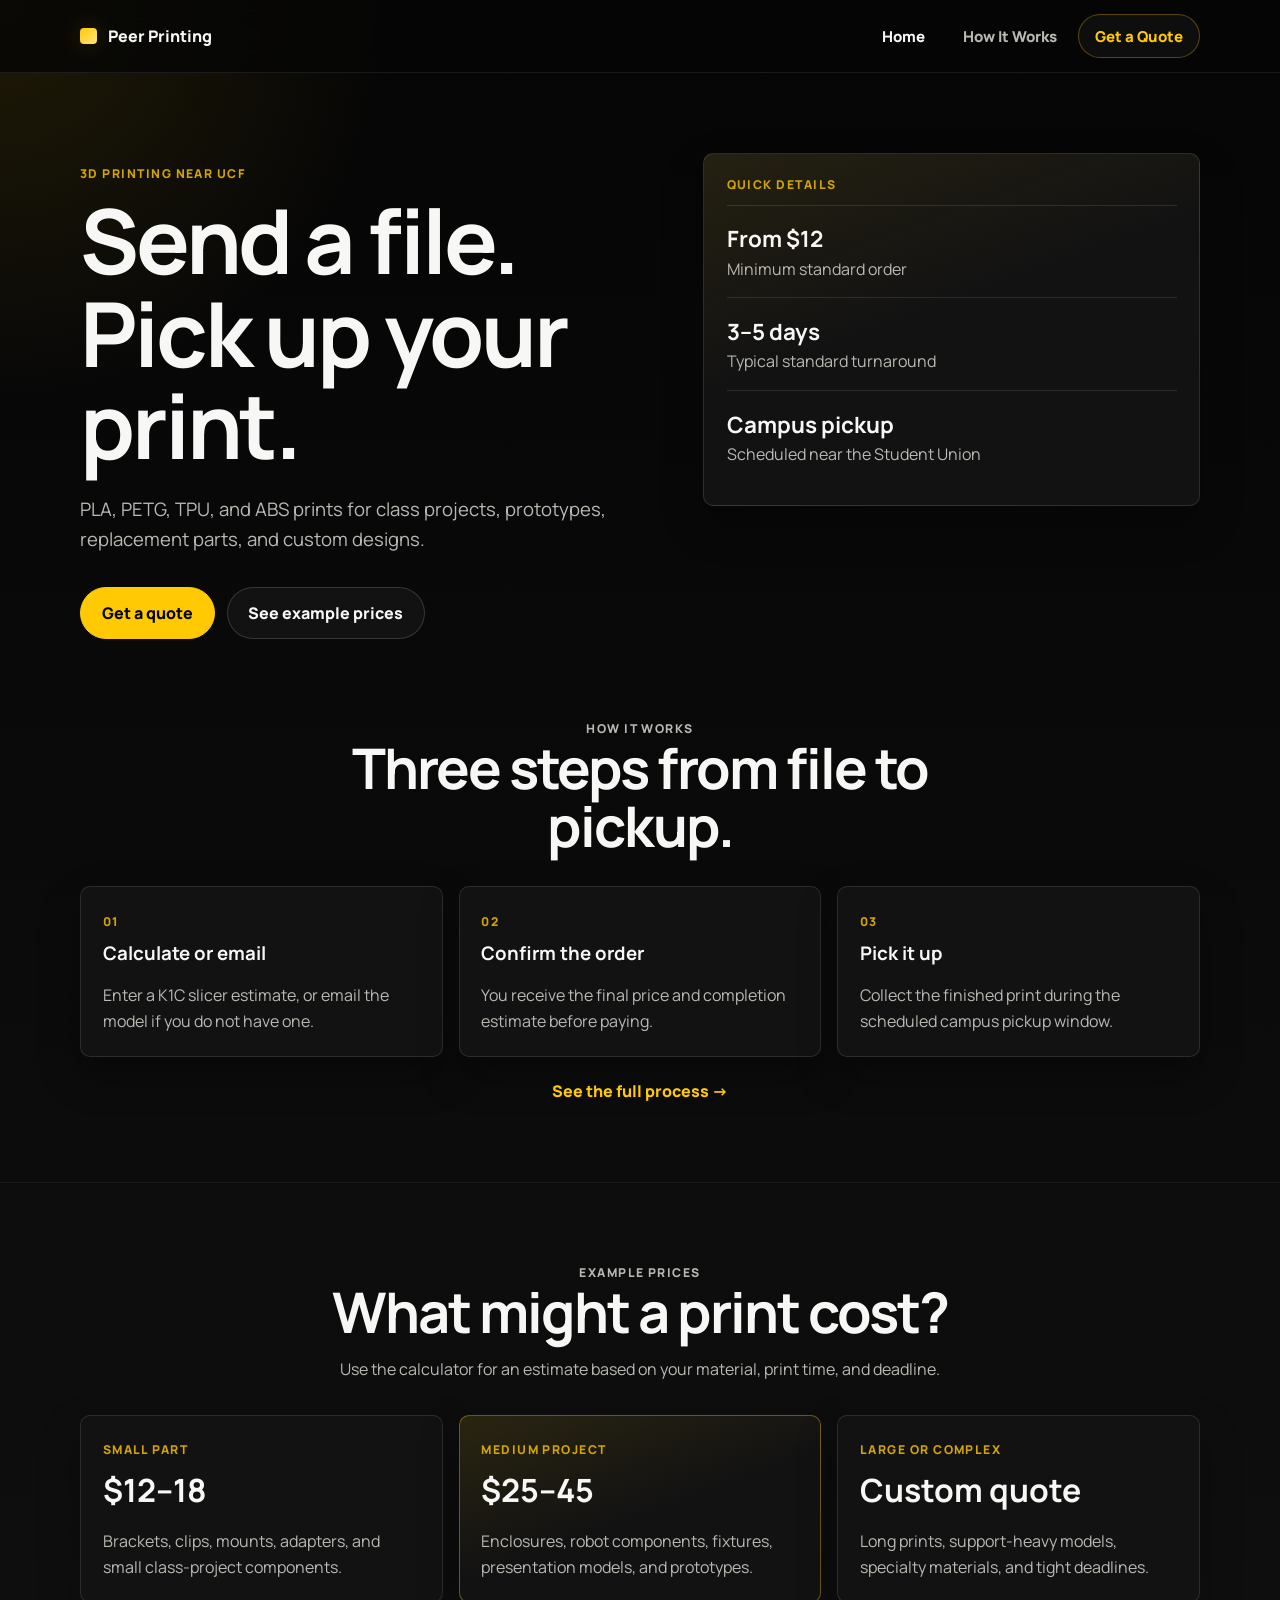
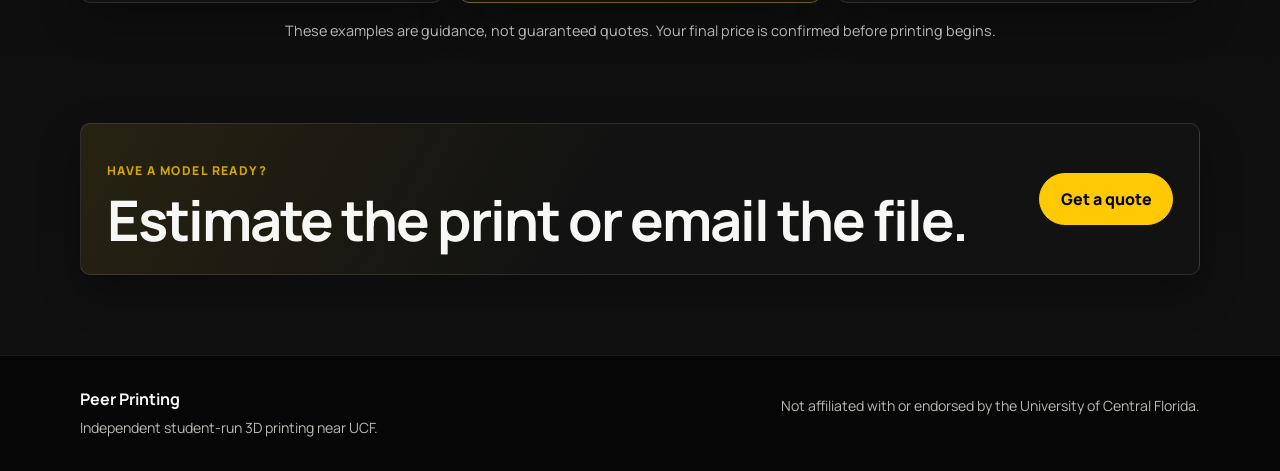
==== commit 08d43449: "Improve quote funnel UX in index.html" ====
--- a/index.html
+++ b/index.html
@@ -22,7 +22,7 @@
         <nav class="nav" id="siteNav" aria-label="Main navigation">
           <a class="nav-link active" href="index.html">Home</a>
           <a class="nav-link" href="how-it-works.html">How It Works</a>
-          <a class="nav-link nav-link-highlight" href="quote.html">Estimate a Print</a>
+          <a class="nav-link nav-link-highlight" href="quote.html">Get a Quote</a>
         </nav>
       </div>
     </header>
@@ -35,8 +35,8 @@
             <h1>Send a file. Pick up your print.</h1>
             <p class="hero-description">PLA, PETG, TPU, and ABS prints for class projects, prototypes, replacement parts, and custom designs.</p>
             <div class="hero-actions">
-              <a class="button button-primary" href="quote.html">Estimate my print</a>
-              <a class="button button-secondary" href="quote.html#file-only">Send a file for review</a>
+              <a class="button button-primary" href="quote.html">Get a quote</a>
+              <a class="button button-secondary" href="#pricing-examples">See example prices</a>
             </div>
           </div>
           <aside class="hero-panel" aria-label="Service highlights">
@@ -82,7 +82,7 @@
       <section class="section cta-section">
         <div class="container cta-band">
           <div><p class="eyebrow">Have a model ready?</p><h2>Estimate the print or email the file.</h2></div>
-          <a class="button button-primary" href="quote.html">Estimate my print</a>
+          <a class="button button-primary" href="quote.html">Get a quote</a>
         </div>
       </section>
     </main>
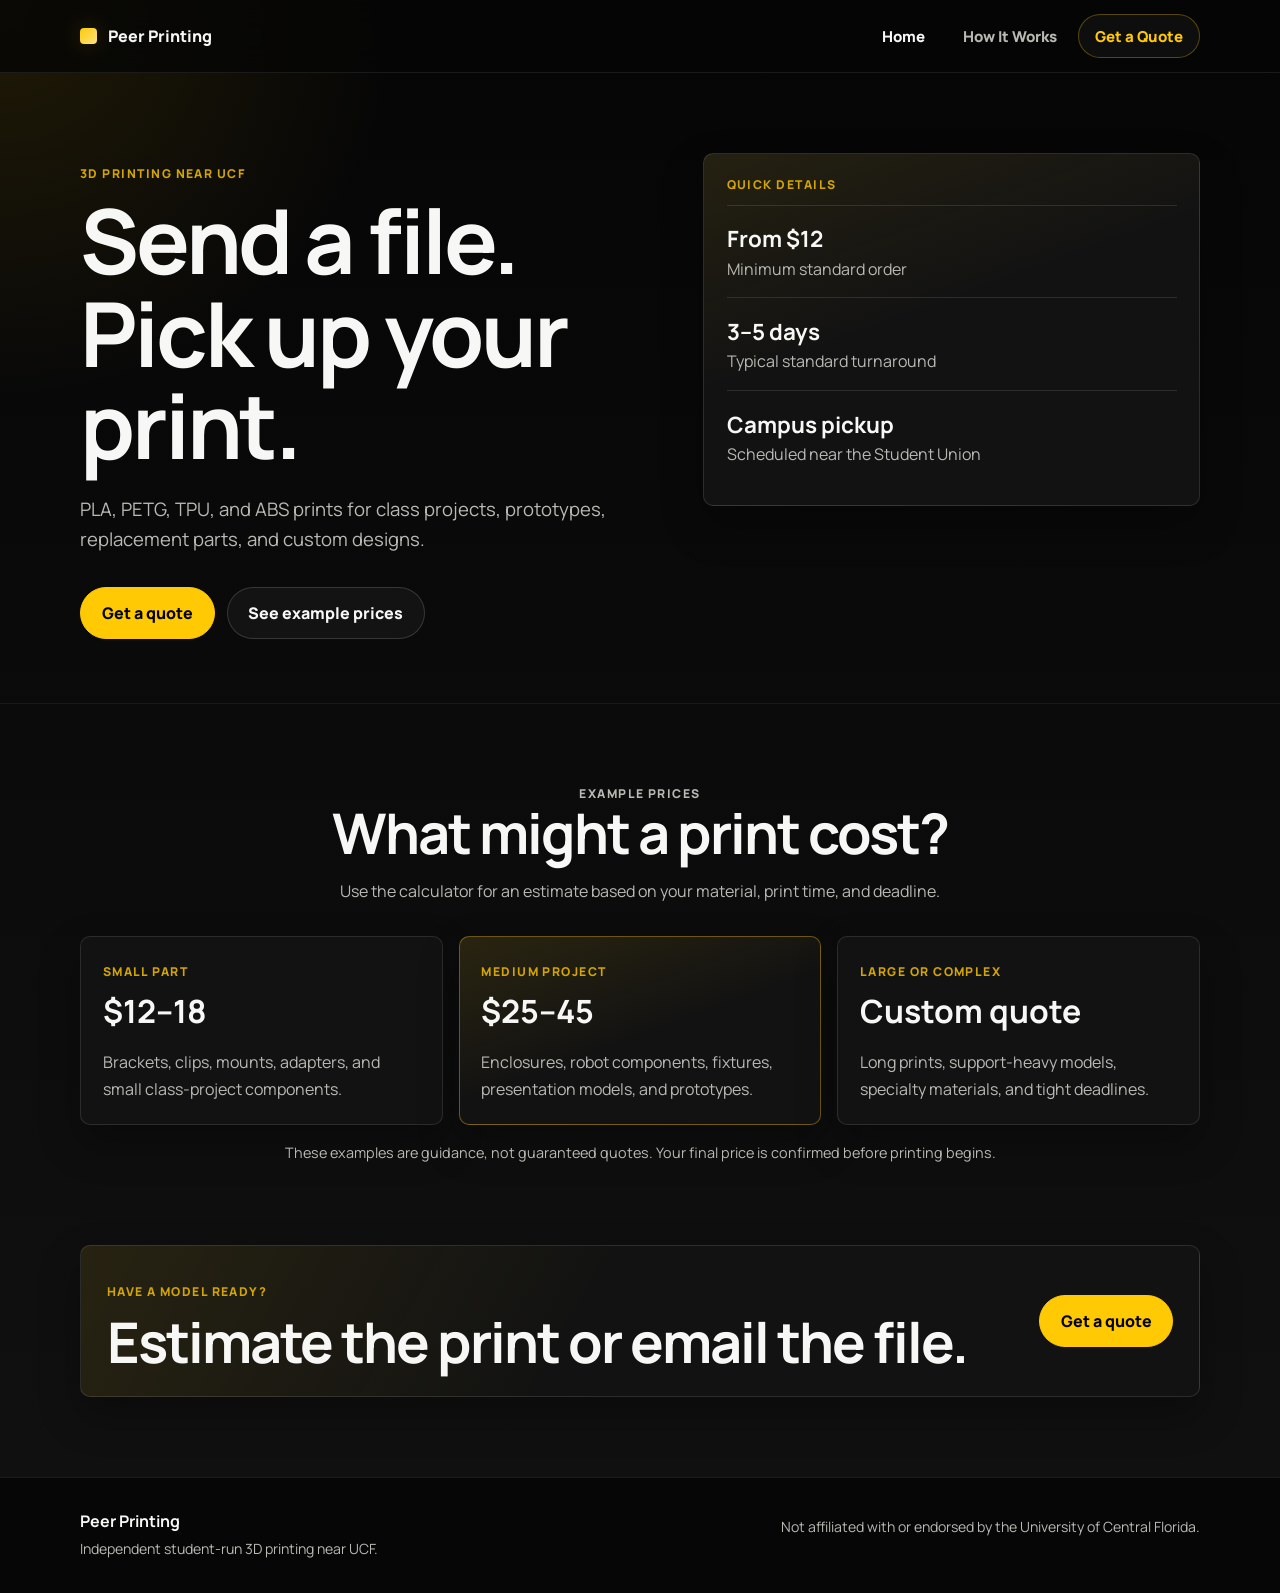
==== commit 454566d3: "Remove redundant homepage process section" ====
--- a/index.html
+++ b/index.html
@@ -48,21 +48,6 @@
         </div>
       </section>
 
-      <section class="section">
-        <div class="container">
-          <div class="section-heading">
-            <p class="eyebrow">How it works</p>
-            <h2>Three steps from file to pickup.</h2>
-          </div>
-          <div class="card-grid three-up">
-            <article class="card process-card"><span class="step-number">01</span><h3>Calculate or email</h3><p>Enter a K1C slicer estimate, or email the model if you do not have one.</p></article>
-            <article class="card process-card"><span class="step-number">02</span><h3>Confirm the order</h3><p>You receive the final price and completion estimate before paying.</p></article>
-            <article class="card process-card"><span class="step-number">03</span><h3>Pick it up</h3><p>Collect the finished print during the scheduled campus pickup window.</p></article>
-          </div>
-          <div class="center-action"><a class="text-link" href="how-it-works.html">See the full process →</a></div>
-        </div>
-      </section>
-
       <section class="section section-alt" id="pricing-examples">
         <div class="container">
           <div class="section-heading">
--- a/styles.css
+++ b/styles.css
@@ -14,6 +14,7 @@
 }
 
 *, *::before, *::after { box-sizing: border-box; }
+[hidden] { display: none !important; }
 html { scroll-behavior: smooth; max-width: 100%; overflow-x: hidden; }
 body { margin: 0; max-width: 100%; overflow-x: hidden; font-family: "Manrope", "Segoe UI", sans-serif; color: var(--ink); background: radial-gradient(circle at top left, rgba(255, 201, 4, 0.11), transparent 25rem), linear-gradient(180deg, #050505 0%, #0b0b0b 48%, #111 100%); }
 a { color: inherit; text-decoration: none; }
@@ -31,6 +32,7 @@
 .nav-link:hover, .nav-link.active { color: var(--ink); }
 .nav-link-highlight { color: var(--gold); border-color: rgba(255,201,4,.3); background: rgba(255,255,255,.04); }
 .menu-toggle { display: none; margin-left: auto; min-height: 2.45rem; padding: .55rem .9rem; border: 1px solid rgba(255,201,4,.28); border-radius: 999px; background: rgba(255,255,255,.04); color: var(--gold); font-weight: 800; cursor: pointer; }
+:where(a, button, input, select, summary):focus-visible { outline: 3px solid rgba(255,201,4,.72); outline-offset: 3px; }
 
 .hero-section { padding: 5rem 0 4rem; }
 .hero-layout, .quote-intro, .split-layout, .quote-layout { display: grid; grid-template-columns: minmax(0,1.08fr) minmax(320px,.92fr); gap: 2.5rem; align-items: start; }
@@ -92,13 +94,28 @@
 .timeline-controls button:disabled { opacity: .4; cursor: not-allowed; transform: none; }
 .policy-callout { padding: .8rem; border-left: 3px solid var(--gold); background: rgba(255,201,4,.06); color: var(--muted); }
 
+.process-list { display: grid; max-width: 52rem; margin: 0 auto; border-top: 1px solid var(--line); }
+.process-item { display: grid; grid-template-columns: 3rem minmax(0,1fr); gap: 1rem; padding: 1.35rem 0; border-bottom: 1px solid var(--line); }
+.process-item > span { color: var(--gold-deep); font-size: .78rem; font-weight: 800; letter-spacing: .12em; }
+.process-item h3 { margin: 0 0 .3rem; }
+.process-item p { margin: 0; color: var(--muted); line-height: 1.6; }
+
 .mode-switch { display: grid; grid-template-columns: repeat(2,minmax(0,1fr)); max-width: 44rem; margin: 0 auto 1.5rem; padding: .35rem; border: 1px solid var(--line); border-radius: 999px; background: var(--panel); }
 .mode-button { min-height: 3rem; padding: .7rem 1rem; border: 0; border-radius: 999px; background: transparent; color: var(--muted); font-weight: 800; cursor: pointer; }
 .mode-button.is-active { background: var(--gold); color: #050505; }
+.quote-choice-grid { display: grid; grid-template-columns: repeat(2,minmax(0,1fr)); gap: 1rem; max-width: 56rem; margin: 0 auto; scroll-margin-top: 7rem; }
+.quote-choice { display: grid; gap: .55rem; min-height: 12rem; padding: 1.5rem; border: 2px solid rgba(255,201,4,.42); border-radius: var(--radius); background: linear-gradient(145deg, rgba(255,201,4,.1), rgba(255,201,4,.025) 58%), var(--panel); color: var(--ink); text-align: left; cursor: pointer; box-shadow: 0 16px 34px rgba(0,0,0,.28), inset 0 0 0 1px rgba(255,201,4,.06); transition: transform 160ms ease, border-color 160ms ease, background 160ms ease, box-shadow 160ms ease; }
+.quote-choice:hover, .quote-choice:focus-visible { transform: translateY(-3px); border-color: var(--gold); background: linear-gradient(145deg, rgba(255,201,4,.18), rgba(255,201,4,.05) 60%), var(--panel); box-shadow: 0 18px 42px rgba(0,0,0,.35), 0 0 0 3px rgba(255,201,4,.12); }
+.quote-choice strong { font-size: 1.4rem; }
+.quote-choice small { color: var(--muted); font-size: .95rem; line-height: 1.5; }
+.choice-kicker { color: var(--gold-deep); font-size: .75rem; font-weight: 800; letter-spacing: .12em; text-transform: uppercase; }
+.choice-action { align-self: end; margin-top: .45rem; color: var(--gold); font-size: .9rem; font-weight: 800; }
+.change-method { margin: 0 0 1rem; padding: .4rem 0; border: 0; background: transparent; color: var(--gold); font-weight: 800; cursor: pointer; }
 .quote-layout { grid-template-columns: minmax(0,1.12fr) minmax(320px,.88fr); }
 .quote-form, .estimate-card, .final-quote-card { padding: 1.5rem; }
 .form-head { margin-bottom: 1.25rem; }
 .form-grid, .slicer-estimate-card, .results-stack { display: grid; gap: 1rem; }
+.results-stack { position: sticky; top: 5.5rem; align-self: start; }
 .form-grid, .slicer-estimate-card { grid-template-columns: repeat(2,minmax(0,1fr)); }
 .slicer-estimate-card { margin: 1rem 0; padding: 1rem; border: 1px solid var(--line); border-radius: var(--radius); background: var(--panel-soft); }
 .field { display: grid; gap: .5rem; font-weight: 800; }
@@ -111,14 +128,26 @@
 .machine-spec { display: grid; gap: .3rem; margin-top: 1rem; padding: .9rem; border: 1px solid var(--line); border-radius: var(--radius); background: var(--panel-soft); }
 .machine-spec span { color: var(--muted); line-height: 1.5; }
 .estimate-main { margin: .5rem 0 .3rem; color: var(--gold); font-size: clamp(2.25rem, 5vw, 3.7rem); line-height: 1; font-weight: 800; letter-spacing: -.04em; }
-.estimate-midpoint { color: var(--muted); }
-.estimate-midpoint strong { color: var(--ink); }
+.estimate-main.estimate-empty { color: var(--muted); font-size: clamp(1.8rem,4vw,2.6rem); }
+.estimate-status { margin: .5rem 0 0; color: var(--muted); line-height: 1.5; }
+.estimate-details { margin-top: 1rem; }
+.estimate-details summary { color: var(--gold); font-weight: 800; cursor: pointer; }
 .estimate-breakdown { display: grid; gap: .6rem; margin-top: 1rem; }
 .estimate-breakdown div { display: flex; justify-content: space-between; gap: 1rem; padding: .75rem .85rem; border: 1px solid var(--line); border-radius: var(--radius); background: var(--panel-soft); }
 .estimate-breakdown span { color: var(--muted); }
 .disclaimer { margin-bottom: 0; font-size: .9rem; }
 .final-quote-card { display: grid; gap: .8rem; }
 .final-quote-card h2, .final-quote-card p { margin: 0; }
+.secondary-action { display: inline-flex; justify-content: center; padding: .45rem; border: 0; background: transparent; color: var(--gold); font-weight: 800; text-decoration: underline; text-underline-offset: .2em; cursor: pointer; }
+.is-disabled, .secondary-action:disabled { opacity: .42; pointer-events: none; cursor: not-allowed; }
+.button:disabled { opacity: .42; cursor: not-allowed; transform: none; box-shadow: none; }
+.email-fallback { margin-top: .25rem; padding-top: .9rem; border-top: 1px solid var(--line); }
+.email-fallback summary { color: var(--muted); font-weight: 800; cursor: pointer; }
+.copy-row { display: grid; grid-template-columns: auto minmax(0,1fr) auto; gap: .65rem; align-items: center; margin: .9rem 0; padding: .75rem; border: 1px solid var(--line); border-radius: var(--radius); background: var(--panel-soft); }
+.copy-row span { color: var(--muted); font-size: .86rem; }
+.copy-row code { overflow-wrap: anywhere; color: var(--ink); font-family: inherit; font-weight: 800; }
+.copy-row button { padding: .45rem .65rem; border: 1px solid rgba(255,201,4,.3); border-radius: 999px; background: transparent; color: var(--gold); font-size: .82rem; font-weight: 800; cursor: pointer; }
+.copy-message { min-height: 1.3rem; margin: 0; white-space: pre-wrap; }
 .file-only-panel { max-width: 54rem; margin: 0 auto; scroll-margin-top: 6rem; }
 .file-review-card { display: grid; gap: 1.3rem; padding: 1.6rem; }
 .file-review-card h2 { font-size: clamp(2rem,4vw,3.2rem); }
@@ -136,6 +165,7 @@
   .three-up { grid-template-columns: 1fr; }
   .timeline-steps { grid-template-columns: repeat(5, minmax(9rem,1fr)); overflow-x: auto; padding-bottom: .4rem; }
   .section-heading.align-left { max-width: 46rem; }
+  .results-stack { position: static; }
 }
 
 @media (max-width: 760px) {
@@ -149,6 +179,10 @@
   .cta-band, .footer-wrap { align-items: stretch; flex-direction: column; }
   .mode-switch { grid-template-columns: 1fr; border-radius: var(--radius); }
   .mode-button { border-radius: calc(var(--radius) - 2px); }
+  .quote-choice-grid { grid-template-columns: 1fr; }
+  .quote-choice { min-height: 9rem; }
+  .copy-row { grid-template-columns: 1fr auto; }
+  .copy-row span { grid-column: 1 / -1; }
 }
 
 @media (max-width: 480px) {
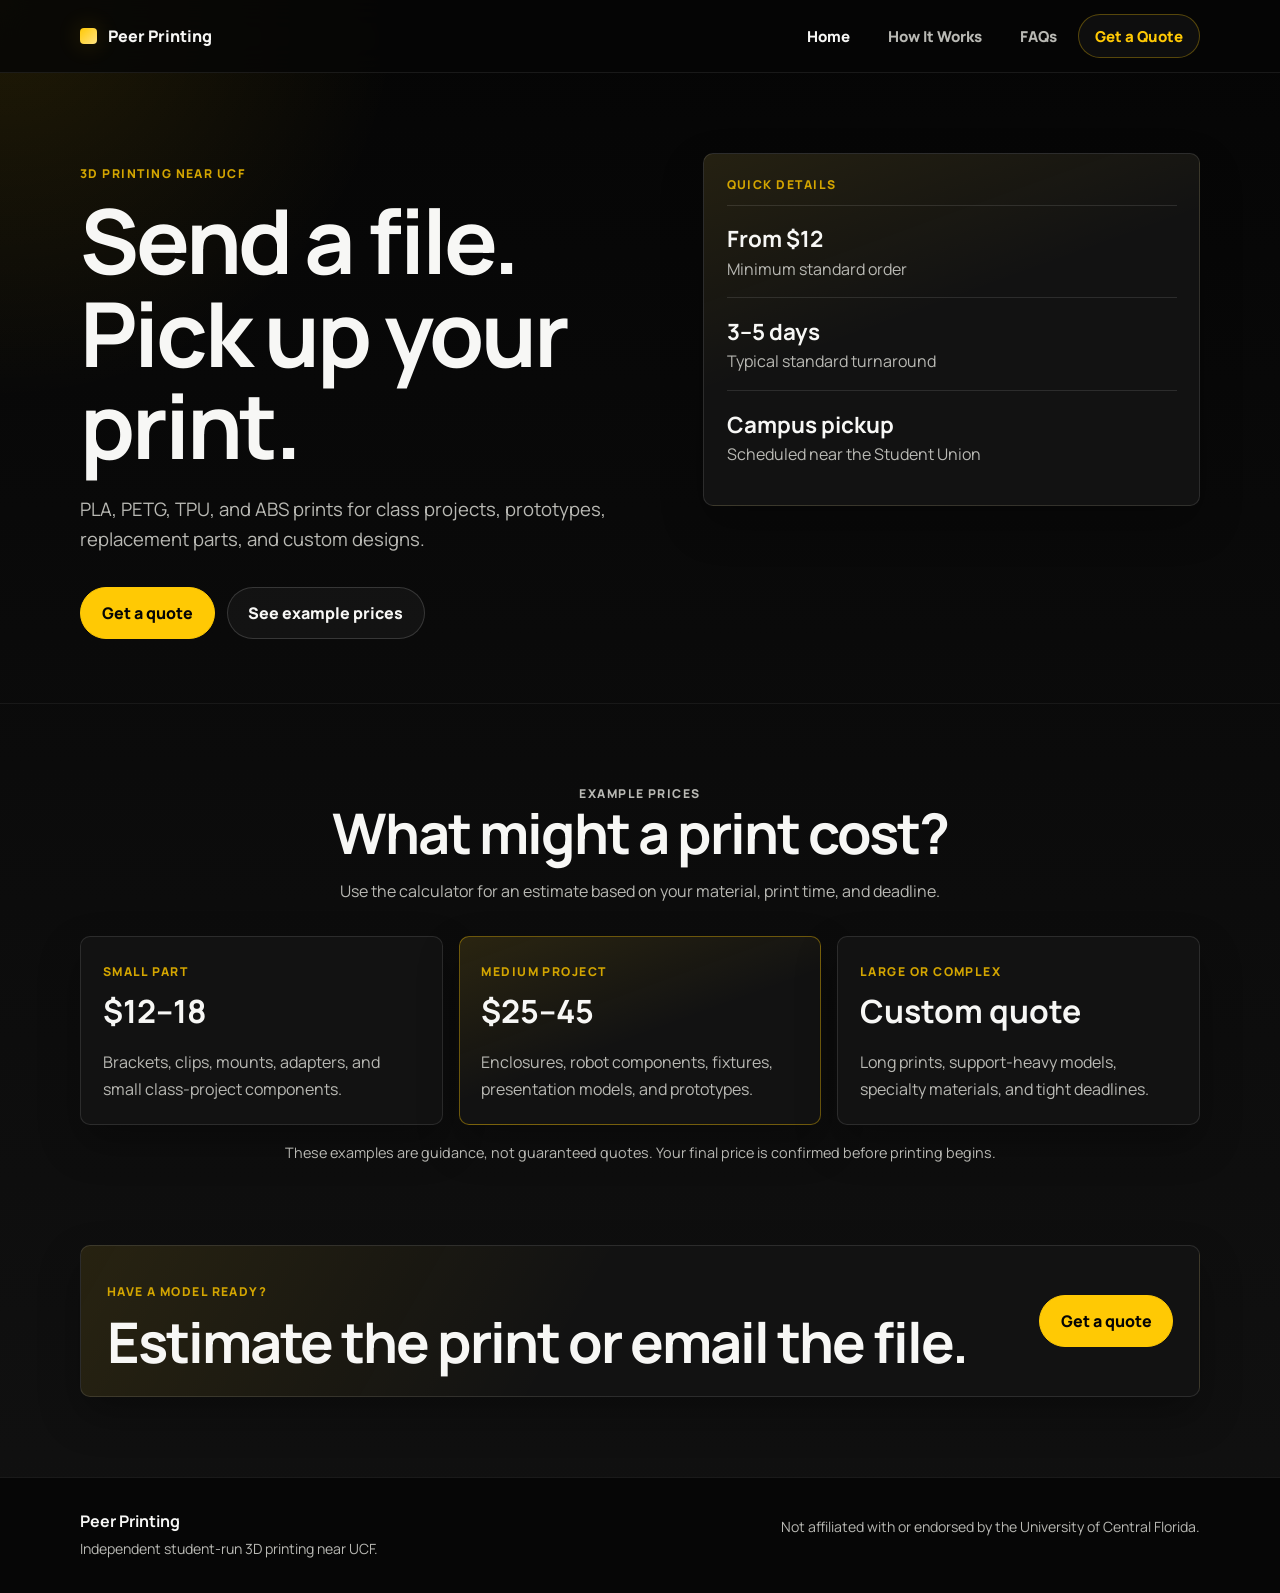
==== commit 3eb1a1e5: "Add FAQs navigation tab" ====
--- a/index.html
+++ b/index.html
@@ -22,6 +22,7 @@
         <nav class="nav" id="siteNav" aria-label="Main navigation">
           <a class="nav-link active" href="index.html">Home</a>
           <a class="nav-link" href="how-it-works.html">How It Works</a>
+          <a class="nav-link" href="faq.html">FAQs</a>
           <a class="nav-link nav-link-highlight" href="quote.html">Get a Quote</a>
         </nav>
       </div>
--- a/styles.css
+++ b/styles.css
@@ -83,16 +83,58 @@
 .quiet-note strong { color: var(--ink); font-size: 1.25rem; }
 
 .interactive-process { display: grid; gap: 1rem; }
-.timeline-steps { display: grid; grid-template-columns: repeat(5, minmax(0,1fr)); gap: .6rem; }
+.timeline-steps { display: grid; grid-template-columns: repeat(4, minmax(0,1fr)); gap: .6rem; }
 .timeline-step { display: grid; gap: .25rem; padding: 1rem; border: 1px solid var(--line); border-radius: var(--radius); background: var(--panel); text-align: left; cursor: pointer; }
 .timeline-step span { color: var(--gold-deep); font-size: .75rem; font-weight: 800; }
 .timeline-step small { color: var(--muted); }
 .timeline-step.is-active { border-color: rgba(255,201,4,.5); background: rgba(255,201,4,.08); }
-.timeline-detail { max-width: 50rem; margin: 0 auto; }
+.timeline-detail { width: 100%; padding: 1.6rem; }
+.timeline-detail-grid { display: grid; grid-template-columns: minmax(0,1.2fr) minmax(280px,.8fr); gap: 2rem; align-items: stretch; }
+.timeline-detail h3 { margin: .45rem 0 .55rem; font-size: clamp(1.7rem,3vw,2.5rem); }
+.timeline-detail p { color: var(--muted); line-height: 1.6; }
 .check-list { display: grid; gap: .55rem; padding-left: 1.2rem; color: var(--muted); line-height: 1.55; }
 .timeline-controls { display: flex; justify-content: space-between; gap: .75rem; margin-top: 1.2rem; }
 .timeline-controls button:disabled { opacity: .4; cursor: not-allowed; transform: none; }
 .policy-callout { padding: .8rem; border-left: 3px solid var(--gold); background: rgba(255,201,4,.06); color: var(--muted); }
+
+.process-summary { background: linear-gradient(145deg, rgba(255,201,4,.08), transparent 60%), var(--panel); }
+.start-route-grid { display: grid; grid-template-columns: repeat(2,minmax(0,1fr)); gap: 1rem; }
+.start-route { display: grid; grid-template-rows: auto 1fr; overflow: hidden; border: 1px solid var(--line); border-radius: var(--radius); background: var(--panel); box-shadow: var(--shadow); }
+.featured-route { border-color: rgba(255,201,4,.38); }
+.route-preview { min-height: 14rem; padding: 1.25rem; border-bottom: 1px solid var(--line); background: linear-gradient(145deg, rgba(255,201,4,.13), rgba(255,201,4,.02) 65%), #0c0c0c; }
+.file-preview { background: linear-gradient(145deg, rgba(140,179,255,.12), rgba(140,179,255,.02) 65%), #0c0c0c; }
+.route-preview-head, .route-preview-result, .file-preview-row { display: flex; align-items: center; justify-content: space-between; gap: 1rem; }
+.route-preview-head { color: var(--muted); font-size: .78rem; font-weight: 800; letter-spacing: .08em; text-transform: uppercase; }
+.route-preview-head span:last-child { color: var(--gold); }
+.route-metrics { display: grid; grid-template-columns: repeat(2,minmax(0,1fr)); gap: .7rem; margin: 1.2rem 0; }
+.route-metrics div, .file-preview-row, .route-preview-result { padding: .9rem; border: 1px solid var(--line); border-radius: var(--radius); background: rgba(255,255,255,.04); }
+.route-metrics div { display: grid; gap: .3rem; }
+.route-preview small, .route-preview-result span { color: var(--muted); }
+.route-preview strong { overflow-wrap: anywhere; }
+.file-preview-row { margin: 1.2rem 0; justify-content: flex-start; }
+.file-preview-row div { display: grid; min-width: 0; gap: .25rem; }
+.file-preview-icon { display: grid; flex: 0 0 2.8rem; height: 2.8rem; place-items: center; border-radius: 8px; background: var(--gold); color: #050505; font-weight: 800; }
+.file-preview-check { margin-left: auto; color: var(--gold); font-size: 1.2rem; font-weight: 800; }
+.route-copy { display: flex; flex-direction: column; align-items: flex-start; padding: 1.5rem; }
+.route-copy h3 { margin: .55rem 0 .4rem; font-size: 1.55rem; }
+.route-copy p { margin: 0; color: var(--muted); line-height: 1.65; }
+.route-copy .check-list { margin-bottom: 1.4rem; }
+.route-copy .button { margin-top: auto; }
+
+.timeline-state { display: grid; align-content: center; gap: .55rem; min-height: 17rem; padding: 1.4rem; border: 1px solid rgba(255,201,4,.28); border-radius: var(--radius); background: linear-gradient(145deg, rgba(255,201,4,.12), transparent 60%), var(--panel-soft); }
+.timeline-state-marker { display: flex; align-items: center; gap: .75rem; margin-bottom: .45rem; }
+.timeline-state-marker span { display: grid; width: 3.2rem; height: 3.2rem; place-items: center; border-radius: 50%; background: var(--gold); color: #050505; font-weight: 800; }
+.timeline-state-marker i { flex: 1; height: 2px; background: linear-gradient(90deg, var(--gold), transparent); }
+.timeline-state strong { font-size: 1.35rem; }
+.timeline-state p { margin: 0; }
+.timeline-state[data-state="review"] { background: linear-gradient(145deg, rgba(140,179,255,.13), transparent 60%), var(--panel-soft); }
+.timeline-state[data-state="printing"] .timeline-state-marker i { background: repeating-linear-gradient(90deg, var(--gold) 0 10px, transparent 10px 16px); }
+.timeline-state[data-state="pickup"] { border-color: rgba(255,201,4,.5); box-shadow: inset 0 0 0 1px rgba(255,201,4,.08); }
+
+.faq-grid { display: grid; grid-template-columns: repeat(2,minmax(0,1fr)); gap: .75rem; }
+.faq-item { padding: 0 1.1rem; border: 1px solid var(--line); border-radius: var(--radius); background: var(--panel); }
+.faq-item summary { padding: 1.1rem 2rem 1.1rem 0; font-weight: 800; cursor: pointer; }
+.faq-item p { margin: 0 0 1.1rem; color: var(--muted); line-height: 1.6; }
 
 .process-list { display: grid; max-width: 52rem; margin: 0 auto; border-top: 1px solid var(--line); }
 .process-item { display: grid; grid-template-columns: 3rem minmax(0,1fr); gap: 1rem; padding: 1.35rem 0; border-bottom: 1px solid var(--line); }
@@ -138,15 +180,17 @@
 .disclaimer { margin-bottom: 0; font-size: .9rem; }
 .final-quote-card { display: grid; gap: .8rem; }
 .final-quote-card h2, .final-quote-card p { margin: 0; }
+.quote-request > summary { list-style: none; }
+.quote-request > summary::-webkit-details-marker { display: none; }
+.quote-request[open] > summary { margin-bottom: .8rem; }
+.email-options { display: grid; gap: .8rem; padding-top: .9rem; border-top: 1px solid var(--line); }
+.email-options-head { display: grid; gap: .3rem; }
+.email-options-head span { color: var(--muted); font-size: .9rem; line-height: 1.5; }
+.order-notice { padding: .85rem; border-left: 3px solid var(--gold); background: rgba(255,201,4,.06); font-size: .88rem; }
+.order-notice strong { color: var(--ink); }
 .secondary-action { display: inline-flex; justify-content: center; padding: .45rem; border: 0; background: transparent; color: var(--gold); font-weight: 800; text-decoration: underline; text-underline-offset: .2em; cursor: pointer; }
 .is-disabled, .secondary-action:disabled { opacity: .42; pointer-events: none; cursor: not-allowed; }
 .button:disabled { opacity: .42; cursor: not-allowed; transform: none; box-shadow: none; }
-.email-fallback { margin-top: .25rem; padding-top: .9rem; border-top: 1px solid var(--line); }
-.email-fallback summary { color: var(--muted); font-weight: 800; cursor: pointer; }
-.copy-row { display: grid; grid-template-columns: auto minmax(0,1fr) auto; gap: .65rem; align-items: center; margin: .9rem 0; padding: .75rem; border: 1px solid var(--line); border-radius: var(--radius); background: var(--panel-soft); }
-.copy-row span { color: var(--muted); font-size: .86rem; }
-.copy-row code { overflow-wrap: anywhere; color: var(--ink); font-family: inherit; font-weight: 800; }
-.copy-row button { padding: .45rem .65rem; border: 1px solid rgba(255,201,4,.3); border-radius: 999px; background: transparent; color: var(--gold); font-size: .82rem; font-weight: 800; cursor: pointer; }
 .copy-message { min-height: 1.3rem; margin: 0; white-space: pre-wrap; }
 .file-only-panel { max-width: 54rem; margin: 0 auto; scroll-margin-top: 6rem; }
 .file-review-card { display: grid; gap: 1.3rem; padding: 1.6rem; }
@@ -163,36 +207,104 @@
 @media (max-width: 900px) {
   .hero-layout, .quote-intro, .split-layout, .quote-layout { grid-template-columns: 1fr; }
   .three-up { grid-template-columns: 1fr; }
-  .timeline-steps { grid-template-columns: repeat(5, minmax(9rem,1fr)); overflow-x: auto; padding-bottom: .4rem; }
+  .start-route-grid, .timeline-detail-grid { grid-template-columns: 1fr; }
+  .timeline-steps { grid-template-columns: repeat(4, minmax(9rem,1fr)); overflow-x: auto; padding-bottom: .4rem; }
   .section-heading.align-left { max-width: 46rem; }
   .results-stack { position: static; }
 }
 
 @media (max-width: 760px) {
-  .nav-wrap { flex-wrap: wrap; }
-  .menu-toggle { display: inline-flex; }
-  .nav { display: none; order: 3; flex-basis: 100%; width: 100%; padding-bottom: .8rem; }
-  .nav.is-open { display: grid; gap: .35rem; }
-  .hero-section { padding: 3rem 0; }
-  .hero-copy h1 { font-size: clamp(2.8rem,14vw,4.2rem); }
+  .nav-wrap { flex-wrap: wrap; gap: .55rem; }
+  .menu-toggle { display: inline-flex; align-items: center; justify-content: center; min-height: 2.75rem; min-width: 4.5rem; }
+  .nav { display: none; order: 3; flex-basis: 100%; width: 100%; padding: .65rem 0 .85rem; border-top: 1px solid var(--line); }
+  .nav.is-open { display: grid; gap: .4rem; }
+  .nav-link { justify-content: flex-start; width: 100%; min-height: 3rem; padding: .75rem 1rem; border-radius: var(--radius); background: rgba(255,255,255,.025); }
+  .nav-link-highlight { justify-content: center; }
+  .hero-section { padding: 2.75rem 0 3rem; }
+  .hero-layout, .quote-intro { gap: 1.35rem; }
+  .hero-copy h1 { font-size: clamp(2.65rem,13vw,4.2rem); }
+  .hero-description { margin-top: 1rem; font-size: 1.05rem; line-height: 1.55; }
+  .hero-actions { display: grid; grid-template-columns: 1fr; gap: .65rem; margin-top: 1.5rem; }
+  .hero-actions .button { width: 100%; }
+  .page-intro { padding: 2.75rem 0 2rem; }
+  .compact-intro { padding-bottom: 1.5rem; }
+  .page-intro h1 { font-size: clamp(2.5rem,12vw,3.5rem); }
+  .quiet-note { min-height: 0; padding: 1.1rem; }
+  .section-heading { margin-bottom: 1.5rem; text-align: left; }
+  .section-heading p { margin-top: .75rem; }
+  .card-grid { gap: .75rem; }
+  .cta-band { padding: 1.25rem; }
   .form-grid, .slicer-estimate-card { grid-template-columns: 1fr; }
+  .field select, .field input { min-height: 3.25rem; font-size: 1rem; }
+  .change-method { display: inline-flex; align-items: center; min-height: 2.75rem; margin-bottom: .65rem; }
   .cta-band, .footer-wrap { align-items: stretch; flex-direction: column; }
   .mode-switch { grid-template-columns: 1fr; border-radius: var(--radius); }
   .mode-button { border-radius: calc(var(--radius) - 2px); }
   .quote-choice-grid { grid-template-columns: 1fr; }
-  .quote-choice { min-height: 9rem; }
-  .copy-row { grid-template-columns: 1fr auto; }
-  .copy-row span { grid-column: 1 / -1; }
+  .quote-choice { min-height: 0; padding: 1.25rem; }
+  .quote-choice strong { font-size: 1.25rem; }
+  .quote-form, .estimate-card, .final-quote-card { padding: 1.25rem; }
+  .results-stack { gap: .75rem; }
+  .slicer-estimate-card { margin: .8rem 0; padding: .85rem; }
+  .estimate-breakdown div { display: grid; gap: .25rem; }
+  .estimate-breakdown div strong { overflow-wrap: anywhere; }
+  .email-options { gap: .7rem; }
+  .order-notice { line-height: 1.5; }
+  .process-item { grid-template-columns: 2.5rem minmax(0,1fr); gap: .7rem; }
+  .timeline-steps { grid-template-columns: repeat(2,minmax(0,1fr)); overflow: visible; }
+  .timeline-detail { padding: 1.25rem; }
+  .timeline-detail-grid { gap: 1rem; }
+  .timeline-state { min-height: 13rem; }
+  .faq-grid { grid-template-columns: 1fr; }
+  .route-copy { padding: 1.25rem; }
+  .file-review-card { gap: 1rem; }
+  .footer-wrap { gap: 1rem; }
 }
 
 @media (max-width: 480px) {
-  :root { --container: min(1120px, calc(100% - 1rem)); }
+  :root { --container: min(1120px, calc(100% - 1.5rem)); }
   .nav-wrap { min-height: 3.7rem; }
   .brand { font-size: .92rem; }
-  .hero-actions, .timeline-controls { display: grid; }
-  .hero-actions .button, .cta-band .button { width: 100%; }
+  .menu-toggle { min-height: 2.65rem; min-width: 4.15rem; padding: .5rem .75rem; }
+  .hero-copy h1, .page-intro h1 { font-size: clamp(2.2rem,11.5vw,2.75rem); }
+  .section-heading h2, .cta-band h2 { font-size: clamp(1.8rem,9vw,2.3rem); }
+  .hero-panel { padding: 1.1rem; }
+  .hero-stat { padding: .9rem 0; }
+  .hero-stat strong { font-size: 1.25rem; }
+  .timeline-controls { display: grid; }
+  .timeline-controls .button { width: 100%; }
+  .timeline-step { min-height: 4.7rem; padding: .8rem; }
+  .route-preview { min-height: 0; padding: 1rem; }
+  .route-preview-result { align-items: flex-start; flex-direction: column; }
+  .route-copy { padding: 1rem; }
+  .timeline-detail { padding: 1rem; }
+  .timeline-state { min-height: 11rem; padding: 1rem; }
+  .cta-band .button { width: 100%; }
+  .button { min-height: 3.25rem; padding: .82rem 1rem; }
   .section { padding-bottom: 3.5rem; }
-  .section-alt { padding-top: 3rem; }
-  .card, .quote-form, .estimate-card, .final-quote-card, .file-review-card { padding: 1.1rem; }
-  .estimate-main { font-size: 2.35rem; }
-}
+  .section-alt { padding-top: 2.75rem; }
+  .card, .quote-form, .estimate-card, .final-quote-card, .file-review-card { padding: 1rem; }
+  .quote-choice { padding: 1.05rem; }
+  .choice-action { margin-top: .2rem; }
+  .form-head { margin-bottom: 1rem; }
+  .field { gap: .4rem; }
+  .input-with-unit span { padding: 0 .7rem; }
+  .machine-spec, .file-checklist { padding: .8rem; }
+  .estimate-main { font-size: 2.2rem; overflow-wrap: anywhere; }
+  .estimate-main.estimate-empty { font-size: 1.8rem; }
+  .estimate-breakdown div { padding: .7rem; }
+  .order-notice { padding: .75rem; }
+  .process-item { grid-template-columns: 2.1rem minmax(0,1fr); padding: 1.1rem 0; }
+  .fine-print { text-align: left; }
+  .site-footer { padding: 1.5rem 0 calc(1.5rem + env(safe-area-inset-bottom)); }
+}
+
+@media (max-width: 360px) {
+  :root { --container: min(1120px, calc(100% - 1rem)); }
+  .brand { gap: .5rem; font-size: .86rem; }
+  .brand-mark { width: .9rem; height: .9rem; }
+  .hero-copy h1, .page-intro h1 { font-size: 2.05rem; }
+  .card, .quote-form, .estimate-card, .final-quote-card, .file-review-card { padding: .9rem; }
+  .quote-choice strong { font-size: 1.15rem; }
+  .button { padding-inline: .8rem; }
+}
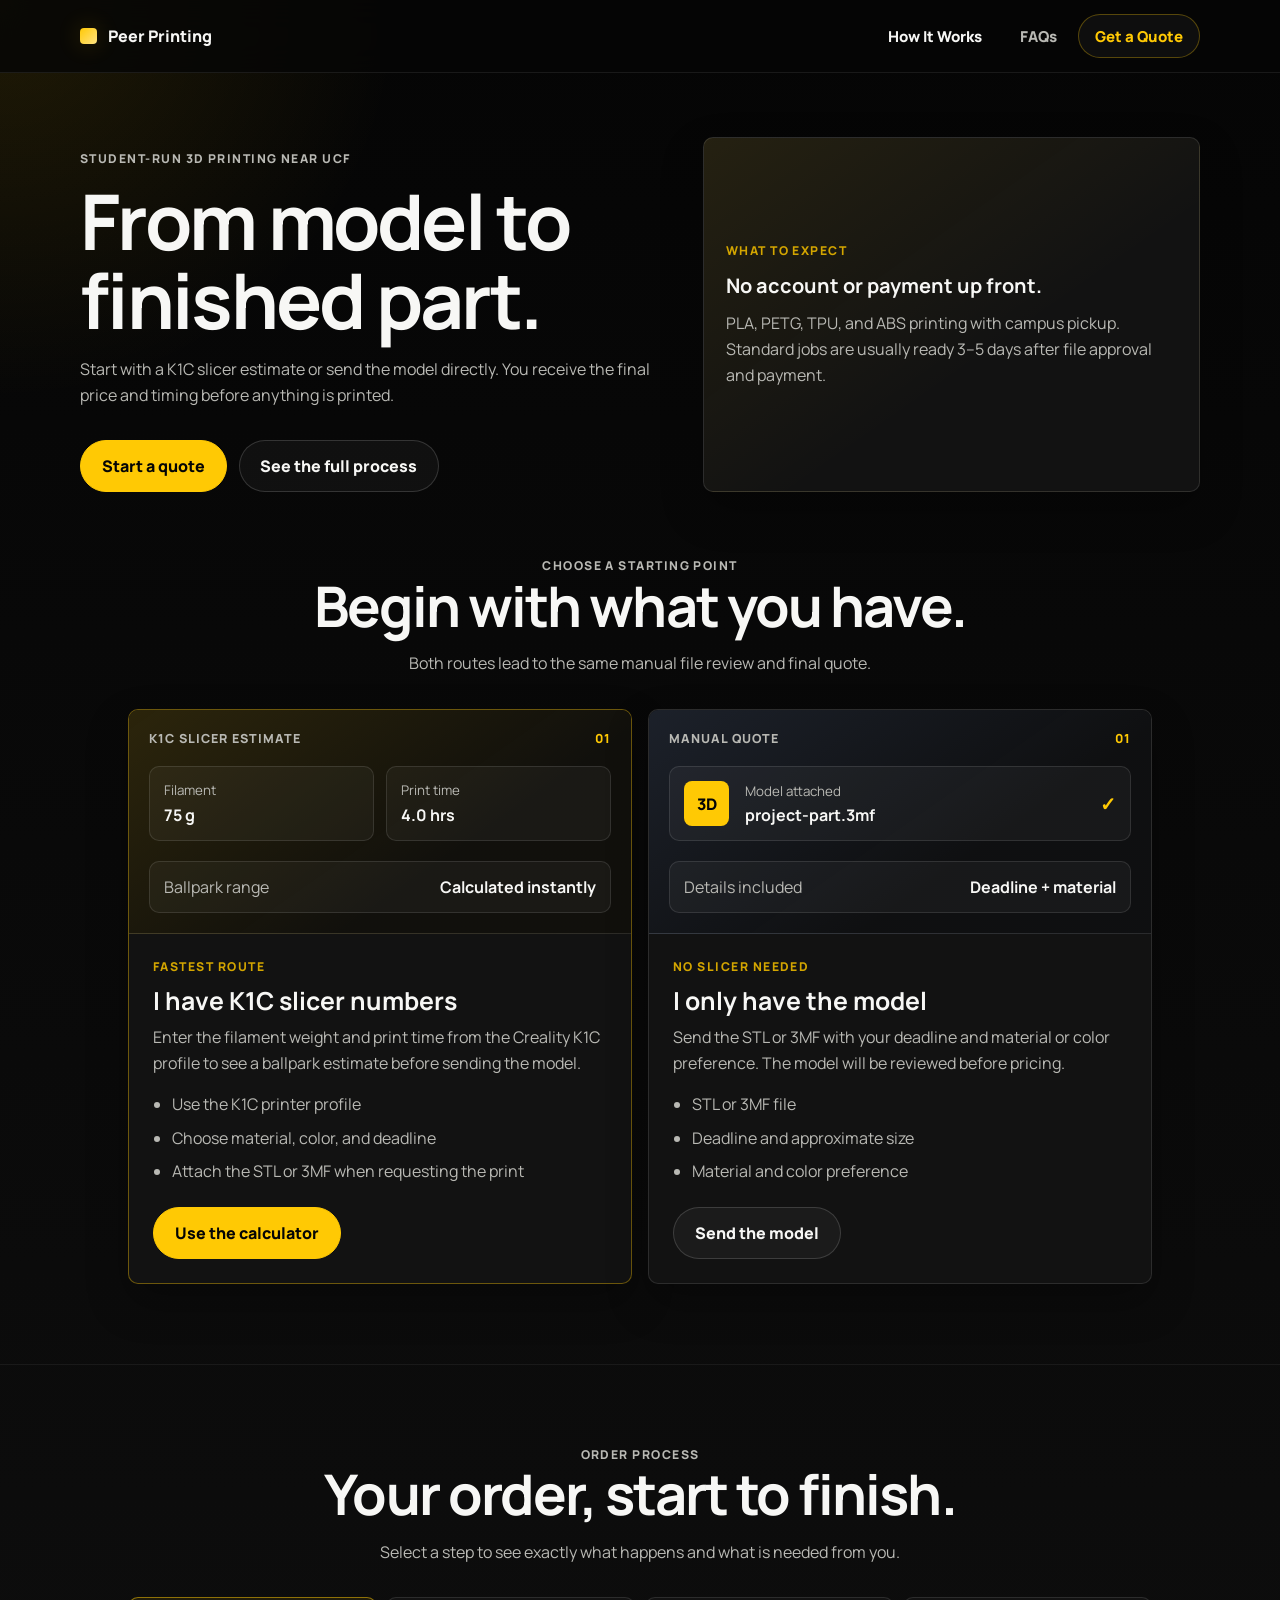
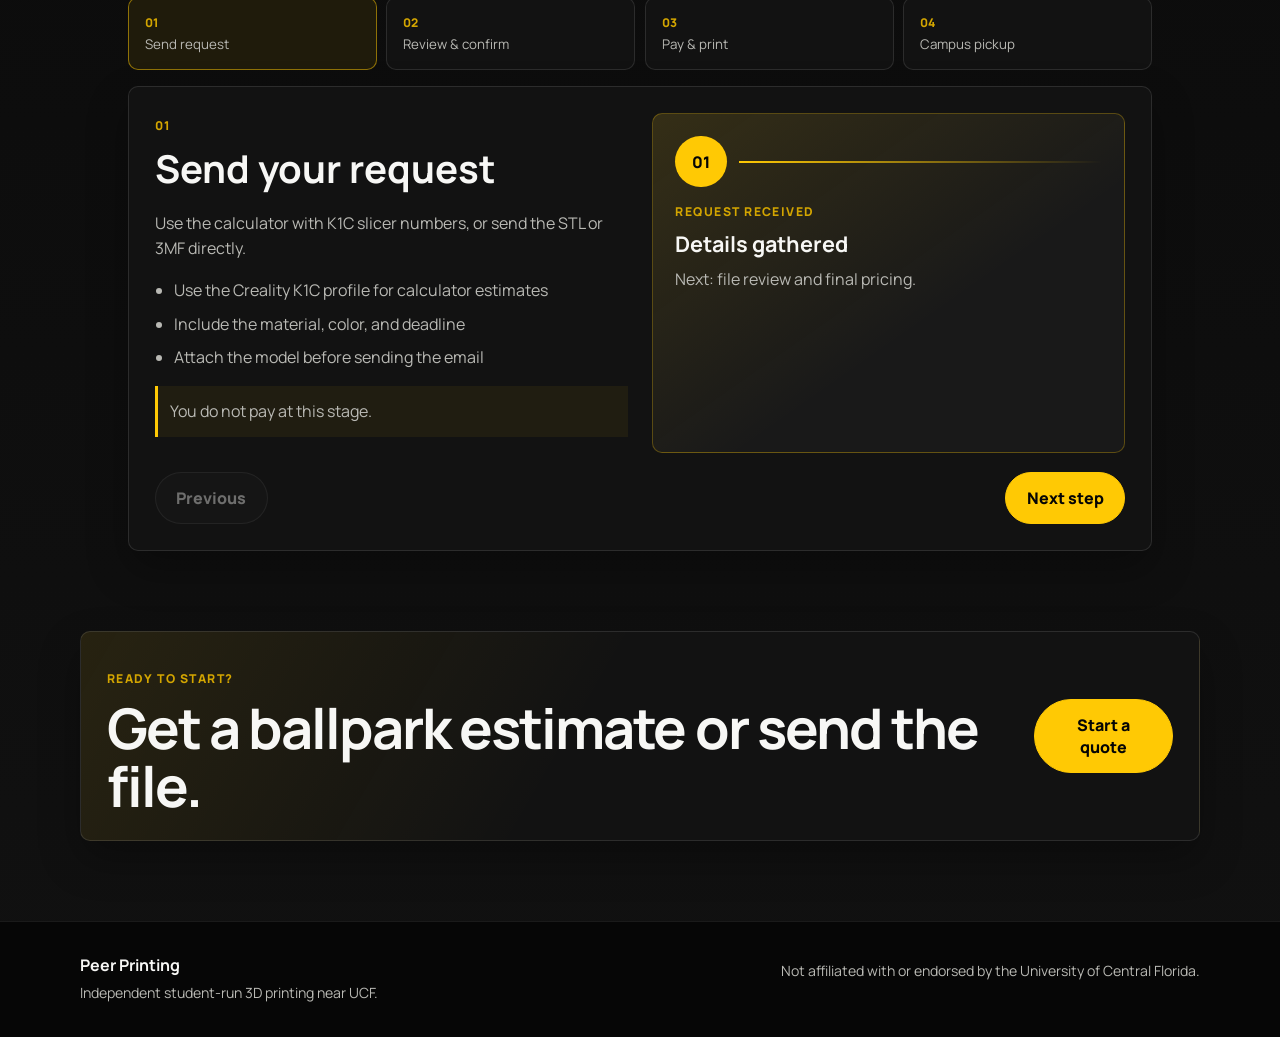
==== commit fae31ed6: "Make the process flow the homepage" ====
--- a/index.html
+++ b/index.html
@@ -20,8 +20,7 @@
         </a>
         <button class="menu-toggle" type="button" aria-expanded="false" aria-controls="siteNav">Menu</button>
         <nav class="nav" id="siteNav" aria-label="Main navigation">
-          <a class="nav-link active" href="index.html">Home</a>
-          <a class="nav-link" href="how-it-works.html">How It Works</a>
+          <a class="nav-link active" href="index.html">How It Works</a>
           <a class="nav-link" href="faq.html">FAQs</a>
           <a class="nav-link nav-link-highlight" href="quote.html">Get a Quote</a>
         </nav>
@@ -29,48 +28,81 @@
     </header>
 
     <main>
-      <section class="hero-section">
-        <div class="container hero-layout">
-          <div class="hero-copy">
-            <p class="eyebrow">3D printing near UCF</p>
-            <h1>Send a file. Pick up your print.</h1>
-            <p class="hero-description">PLA, PETG, TPU, and ABS prints for class projects, prototypes, replacement parts, and custom designs.</p>
-            <div class="hero-actions">
-              <a class="button button-primary" href="quote.html">Get a quote</a>
-              <a class="button button-secondary" href="#pricing-examples">See example prices</a>
-            </div>
+      <section class="page-intro">
+        <div class="container quote-intro">
+          <div>
+            <p class="eyebrow">Student-run 3D printing near UCF</p>
+            <h1>From model to finished part.</h1>
+            <p>Start with a K1C slicer estimate or send the model directly. You receive the final price and timing before anything is printed.</p>
+            <div class="hero-actions"><a class="button button-primary" href="quote.html">Start a quote</a><a class="button button-secondary" href="#order-process">See the full process</a></div>
           </div>
-          <aside class="hero-panel" aria-label="Service highlights">
-            <span class="note-label">Quick details</span>
-            <div class="hero-stat"><strong>From $12</strong><span>Minimum standard order</span></div>
-            <div class="hero-stat"><strong>3–5 days</strong><span>Typical standard turnaround</span></div>
-            <div class="hero-stat"><strong>Campus pickup</strong><span>Scheduled near the Student Union</span></div>
-          </aside>
+          <div class="quiet-note process-summary">
+            <span class="note-label">What to expect</span>
+            <strong>No account or payment up front.</strong>
+            <span>PLA, PETG, TPU, and ABS printing with campus pickup. Standard jobs are usually ready 3–5 days after file approval and payment.</span>
+          </div>
         </div>
       </section>
 
-      <section class="section section-alt" id="pricing-examples">
+      <section class="section">
         <div class="container">
-          <div class="section-heading">
-            <p class="eyebrow">Example prices</p>
-            <h2>What might a print cost?</h2>
-            <p>Use the calculator for an estimate based on your material, print time, and deadline.</p>
+          <div class="section-heading"><p class="eyebrow">Choose a starting point</p><h2>Begin with what you have.</h2><p>Both routes lead to the same manual file review and final quote.</p></div>
+          <div class="start-route-grid">
+            <article class="start-route featured-route">
+              <div class="route-preview calculator-preview" aria-hidden="true">
+                <div class="route-preview-head"><span>K1C slicer estimate</span><span>01</span></div>
+                <div class="route-metrics"><div><small>Filament</small><strong>75 g</strong></div><div><small>Print time</small><strong>4.0 hrs</strong></div></div>
+                <div class="route-preview-result"><span>Ballpark range</span><strong>Calculated instantly</strong></div>
+              </div>
+              <div class="route-copy"><span class="note-label">Fastest route</span><h3>I have K1C slicer numbers</h3><p>Enter the filament weight and print time from the Creality K1C profile to see a ballpark estimate before sending the model.</p><ul class="check-list"><li>Use the K1C printer profile</li><li>Choose material, color, and deadline</li><li>Attach the STL or 3MF when requesting the print</li></ul><a class="button button-primary" href="quote.html#estimate">Use the calculator</a></div>
+            </article>
+
+            <article class="start-route">
+              <div class="route-preview file-preview" aria-hidden="true">
+                <div class="route-preview-head"><span>Manual quote</span><span>01</span></div>
+                <div class="file-preview-row"><span class="file-preview-icon">3D</span><div><small>Model attached</small><strong>project-part.3mf</strong></div><span class="file-preview-check">✓</span></div>
+                <div class="route-preview-result"><span>Details included</span><strong>Deadline + material</strong></div>
+              </div>
+              <div class="route-copy"><span class="note-label">No slicer needed</span><h3>I only have the model</h3><p>Send the STL or 3MF with your deadline and material or color preference. The model will be reviewed before pricing.</p><ul class="check-list"><li>STL or 3MF file</li><li>Deadline and approximate size</li><li>Material and color preference</li></ul><a class="button button-secondary" href="quote.html#file-only">Send the model</a></div>
+            </article>
           </div>
-          <div class="card-grid three-up pricing-grid">
-            <article class="card price-card"><span class="note-label">Small part</span><h3>$12–18</h3><p>Brackets, clips, mounts, adapters, and small class-project components.</p></article>
-            <article class="card price-card featured"><span class="note-label">Medium project</span><h3>$25–45</h3><p>Enclosures, robot components, fixtures, presentation models, and prototypes.</p></article>
-            <article class="card price-card"><span class="note-label">Large or complex</span><h3>Custom quote</h3><p>Long prints, support-heavy models, specialty materials, and tight deadlines.</p></article>
-          </div>
-          <p class="fine-print">These examples are guidance, not guaranteed quotes. Your final price is confirmed before printing begins.</p>
         </div>
       </section>
 
-      <section class="section cta-section">
-        <div class="container cta-band">
-          <div><p class="eyebrow">Have a model ready?</p><h2>Estimate the print or email the file.</h2></div>
-          <a class="button button-primary" href="quote.html">Get a quote</a>
+      <section class="section section-alt" id="order-process">
+        <div class="container">
+          <div class="section-heading"><p class="eyebrow">Order process</p><h2>Your order, start to finish.</h2><p>Select a step to see exactly what happens and what is needed from you.</p></div>
+          <div class="interactive-process">
+            <div class="timeline-steps" role="tablist" aria-label="Print order steps">
+              <button class="timeline-step is-active" type="button" role="tab" aria-selected="true" aria-controls="timelineDetail" data-step-index="0"><span>01</span><small>Send request</small></button>
+              <button class="timeline-step" type="button" role="tab" aria-selected="false" aria-controls="timelineDetail" data-step-index="1"><span>02</span><small>Review &amp; confirm</small></button>
+              <button class="timeline-step" type="button" role="tab" aria-selected="false" aria-controls="timelineDetail" data-step-index="2"><span>03</span><small>Pay &amp; print</small></button>
+              <button class="timeline-step" type="button" role="tab" aria-selected="false" aria-controls="timelineDetail" data-step-index="3"><span>04</span><small>Campus pickup</small></button>
+            </div>
+
+            <section class="card timeline-detail" id="timelineDetail" role="tabpanel" aria-live="polite">
+              <div class="timeline-detail-grid">
+                <div>
+                  <span class="step-number" id="timelineStepNumber">01</span>
+                  <h3 id="timelineStepTitle">Send your request</h3>
+                  <p id="timelineStepBody">Use the calculator with K1C slicer numbers, or send the STL or 3MF directly.</p>
+                  <ul class="check-list" id="timelineStepBullets"></ul>
+                  <p class="policy-callout" id="timelineStepNote"></p>
+                </div>
+                <div class="timeline-state" id="timelineState" data-state="request" aria-hidden="true">
+                  <div class="timeline-state-marker"><span id="timelineStateNumber">01</span><i></i></div>
+                  <span class="note-label" id="timelineStateLabel">Request received</span>
+                  <strong id="timelineStateTitle">Details gathered</strong>
+                  <p id="timelineStateBody">Next: file review and final pricing.</p>
+                </div>
+              </div>
+              <div class="timeline-controls"><button class="button button-secondary" id="timelinePrev" type="button">Previous</button><button class="button button-primary" id="timelineNext" type="button">Next step</button></div>
+            </section>
+          </div>
         </div>
       </section>
+
+      <section class="section cta-section"><div class="container cta-band"><div><p class="eyebrow">Ready to start?</p><h2>Get a ballpark estimate or send the file.</h2></div><a class="button button-primary" href="quote.html">Start a quote</a></div></section>
     </main>
 
     <footer class="site-footer">
@@ -78,5 +110,6 @@
     </footer>
   </div>
   <script src="js/site.js"></script>
+  <script src="js/process.js?v=20260714-26"></script>
 </body>
 </html>
--- a/styles.css
+++ b/styles.css
@@ -89,7 +89,7 @@
 .timeline-step small { color: var(--muted); }
 .timeline-step.is-active { border-color: rgba(255,201,4,.5); background: rgba(255,201,4,.08); }
 .timeline-detail { width: 100%; padding: 1.6rem; }
-.timeline-detail-grid { display: grid; grid-template-columns: minmax(0,1.2fr) minmax(280px,.8fr); gap: 2rem; align-items: stretch; }
+.timeline-detail-grid { display: grid; grid-template-columns: repeat(2,minmax(0,1fr)); gap: 1.5rem; align-items: start; }
 .timeline-detail h3 { margin: .45rem 0 .55rem; font-size: clamp(1.7rem,3vw,2.5rem); }
 .timeline-detail p { color: var(--muted); line-height: 1.6; }
 .check-list { display: grid; gap: .55rem; padding-left: 1.2rem; color: var(--muted); line-height: 1.55; }
@@ -98,6 +98,7 @@
 .policy-callout { padding: .8rem; border-left: 3px solid var(--gold); background: rgba(255,201,4,.06); color: var(--muted); }
 
 .process-summary { background: linear-gradient(145deg, rgba(255,201,4,.08), transparent 60%), var(--panel); }
+.start-route-grid, .interactive-process { width: 100%; max-width: 64rem; margin-right: auto; margin-left: auto; }
 .start-route-grid { display: grid; grid-template-columns: repeat(2,minmax(0,1fr)); gap: 1rem; }
 .start-route { display: grid; grid-template-rows: auto 1fr; overflow: hidden; border: 1px solid var(--line); border-radius: var(--radius); background: var(--panel); box-shadow: var(--shadow); }
 .featured-route { border-color: rgba(255,201,4,.38); }
@@ -121,7 +122,7 @@
 .route-copy .check-list { margin-bottom: 1.4rem; }
 .route-copy .button { margin-top: auto; }
 
-.timeline-state { display: grid; align-content: center; gap: .55rem; min-height: 17rem; padding: 1.4rem; border: 1px solid rgba(255,201,4,.28); border-radius: var(--radius); background: linear-gradient(145deg, rgba(255,201,4,.12), transparent 60%), var(--panel-soft); }
+.timeline-state { display: grid; align-content: start; gap: .55rem; min-height: 100%; padding: 1.4rem; border: 1px solid rgba(255,201,4,.28); border-radius: var(--radius); background: linear-gradient(145deg, rgba(255,201,4,.12), transparent 60%), var(--panel-soft); }
 .timeline-state-marker { display: flex; align-items: center; gap: .75rem; margin-bottom: .45rem; }
 .timeline-state-marker span { display: grid; width: 3.2rem; height: 3.2rem; place-items: center; border-radius: 50%; background: var(--gold); color: #050505; font-weight: 800; }
 .timeline-state-marker i { flex: 1; height: 2px; background: linear-gradient(90deg, var(--gold), transparent); }
@@ -131,7 +132,11 @@
 .timeline-state[data-state="printing"] .timeline-state-marker i { background: repeating-linear-gradient(90deg, var(--gold) 0 10px, transparent 10px 16px); }
 .timeline-state[data-state="pickup"] { border-color: rgba(255,201,4,.5); box-shadow: inset 0 0 0 1px rgba(255,201,4,.08); }
 
-.faq-grid { display: grid; grid-template-columns: repeat(2,minmax(0,1fr)); gap: .75rem; }
+.faq-page { display: grid; gap: 2.5rem; width: 100%; max-width: 54rem; margin: 0 auto; }
+.faq-group { display: grid; gap: .75rem; }
+.faq-group-heading { padding-bottom: .85rem; border-bottom: 1px solid var(--line); }
+.faq-group-heading h2 { margin: .35rem 0 0; font-size: clamp(1.7rem,3vw,2.35rem); }
+.faq-page-list { display: grid; gap: .65rem; }
 .faq-item { padding: 0 1.1rem; border: 1px solid var(--line); border-radius: var(--radius); background: var(--panel); }
 .faq-item summary { padding: 1.1rem 2rem 1.1rem 0; font-weight: 800; cursor: pointer; }
 .faq-item p { margin: 0 0 1.1rem; color: var(--muted); line-height: 1.6; }
@@ -255,7 +260,7 @@
   .timeline-detail { padding: 1.25rem; }
   .timeline-detail-grid { gap: 1rem; }
   .timeline-state { min-height: 13rem; }
-  .faq-grid { grid-template-columns: 1fr; }
+  .faq-page { gap: 2rem; }
   .route-copy { padding: 1.25rem; }
   .file-review-card { gap: 1rem; }
   .footer-wrap { gap: 1rem; }
